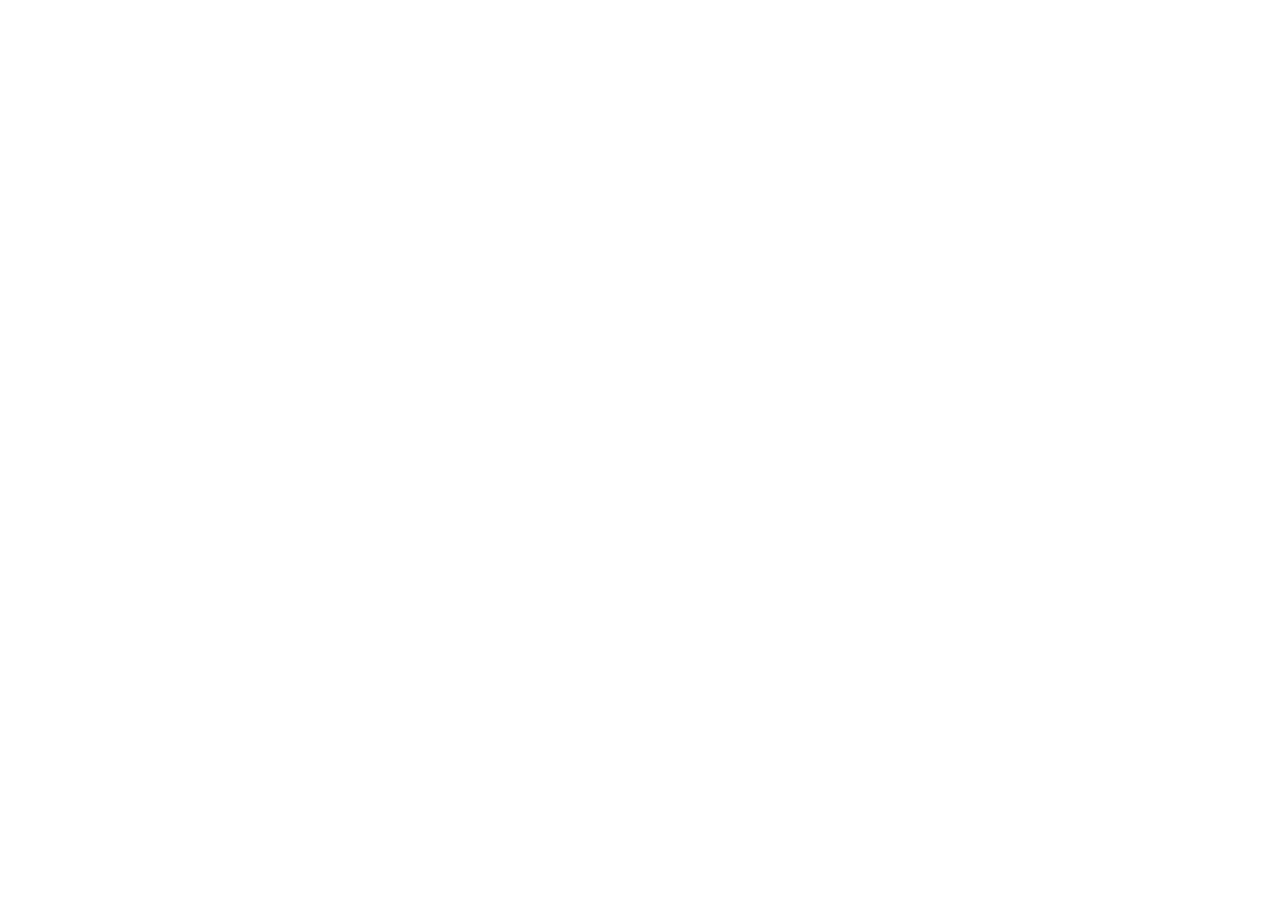
==== index.html @ a9704aa8 "Add files via upload" ====
<!DOCTYPE html>
<html lang="he" dir="rtl">
<head>
<meta charset="utf-8">
<meta name="viewport" content="width=device-width, initial-scale=1">
<title>דרכון לעולם ✈️ | קורס סביב העולם</title>
<link rel="stylesheet" href="./246-main.css">
</head>
<body>
<div id="root"></div>
<script src="./247-main.js"></script>
</body>
</html>
---- 246-main.css ----
/* ../../opt/files/kit/design.css */
*,
:after,
:before {
  --tw-border-spacing-x:0;
  --tw-border-spacing-y:0;
  --tw-translate-x:0;
  --tw-translate-y:0;
  --tw-rotate:0;
  --tw-skew-x:0;
  --tw-skew-y:0;
  --tw-scale-x:1;
  --tw-scale-y:1;
  --tw-pan-x: ;
  --tw-pan-y: ;
  --tw-pinch-zoom: ;
  --tw-scroll-snap-strictness:proximity;
  --tw-gradient-from-position: ;
  --tw-gradient-via-position: ;
  --tw-gradient-to-position: ;
  --tw-ordinal: ;
  --tw-slashed-zero: ;
  --tw-numeric-figure: ;
  --tw-numeric-spacing: ;
  --tw-numeric-fraction: ;
  --tw-ring-inset: ;
  --tw-ring-offset-width:0px;
  --tw-ring-offset-color:#fff;
  --tw-ring-color:rgba(59,130,246,.5);
  --tw-ring-offset-shadow:0 0 #0000;
  --tw-ring-shadow:0 0 #0000;
  --tw-shadow:0 0 #0000;
  --tw-shadow-colored:0 0 #0000;
  --tw-blur: ;
  --tw-brightness: ;
  --tw-contrast: ;
  --tw-grayscale: ;
  --tw-hue-rotate: ;
  --tw-invert: ;
  --tw-saturate: ;
  --tw-sepia: ;
  --tw-drop-shadow: ;
  --tw-backdrop-blur: ;
  --tw-backdrop-brightness: ;
  --tw-backdrop-contrast: ;
  --tw-backdrop-grayscale: ;
  --tw-backdrop-hue-rotate: ;
  --tw-backdrop-invert: ;
  --tw-backdrop-opacity: ;
  --tw-backdrop-saturate: ;
  --tw-backdrop-sepia: ;
  --tw-contain-size: ;
  --tw-contain-layout: ;
  --tw-contain-paint: ;
  --tw-contain-style: ;
}
::backdrop {
  --tw-border-spacing-x:0;
  --tw-border-spacing-y:0;
  --tw-translate-x:0;
  --tw-translate-y:0;
  --tw-rotate:0;
  --tw-skew-x:0;
  --tw-skew-y:0;
  --tw-scale-x:1;
  --tw-scale-y:1;
  --tw-pan-x: ;
  --tw-pan-y: ;
  --tw-pinch-zoom: ;
  --tw-scroll-snap-strictness:proximity;
  --tw-gradient-from-position: ;
  --tw-gradient-via-position: ;
  --tw-gradient-to-position: ;
  --tw-ordinal: ;
  --tw-slashed-zero: ;
  --tw-numeric-figure: ;
  --tw-numeric-spacing: ;
  --tw-numeric-fraction: ;
  --tw-ring-inset: ;
  --tw-ring-offset-width:0px;
  --tw-ring-offset-color:#fff;
  --tw-ring-color:rgba(59,130,246,.5);
  --tw-ring-offset-shadow:0 0 #0000;
  --tw-ring-shadow:0 0 #0000;
  --tw-shadow:0 0 #0000;
  --tw-shadow-colored:0 0 #0000;
  --tw-blur: ;
  --tw-brightness: ;
  --tw-contrast: ;
  --tw-grayscale: ;
  --tw-hue-rotate: ;
  --tw-invert: ;
  --tw-saturate: ;
  --tw-sepia: ;
  --tw-drop-shadow: ;
  --tw-backdrop-blur: ;
  --tw-backdrop-brightness: ;
  --tw-backdrop-contrast: ;
  --tw-backdrop-grayscale: ;
  --tw-backdrop-hue-rotate: ;
  --tw-backdrop-invert: ;
  --tw-backdrop-opacity: ;
  --tw-backdrop-saturate: ;
  --tw-backdrop-sepia: ;
  --tw-contain-size: ;
  --tw-contain-layout: ;
  --tw-contain-paint: ;
  --tw-contain-style: ;
}
*,
:after,
:before {
  box-sizing: border-box;
  border: 0 solid #e5e7eb;
}
:after,
:before {
  --tw-content:"";
}
:host,
html {
  line-height: 1.5;
  -webkit-text-size-adjust: 100%;
  -moz-tab-size: 4;
  -o-tab-size: 4;
  tab-size: 4;
  font-family:
    GT America,
    -apple-system,
    BlinkMacSystemFont,
    sans-serif;
  font-feature-settings: normal;
  font-variation-settings: normal;
  -webkit-tap-highlight-color: transparent;
}
body {
  margin: 0;
  line-height: inherit;
}
hr {
  height: 0;
  color: inherit;
  border-top-width: 1px;
}
abbr:where([title]) {
  -webkit-text-decoration: underline dotted;
  text-decoration: underline dotted;
}
h1,
h2,
h3,
h4,
h5,
h6 {
  font-size: inherit;
  font-weight: inherit;
}
a {
  color: inherit;
  text-decoration: inherit;
}
b,
strong {
  font-weight: bolder;
}
code,
kbd,
pre,
samp {
  font-family:
    ui-monospace,
    SFMono-Regular,
    Menlo,
    Monaco,
    Consolas,
    Liberation Mono,
    Courier New,
    monospace;
  font-feature-settings: normal;
  font-variation-settings: normal;
  font-size: 1em;
}
small {
  font-size: 80%;
}
sub,
sup {
  font-size: 75%;
  line-height: 0;
  position: relative;
  vertical-align: baseline;
}
sub {
  bottom: -.25em;
}
sup {
  top: -.5em;
}
table {
  text-indent: 0;
  border-color: inherit;
  border-collapse: collapse;
}
button,
input,
optgroup,
select,
textarea {
  font-family: inherit;
  font-feature-settings: inherit;
  font-variation-settings: inherit;
  font-size: 100%;
  font-weight: inherit;
  line-height: inherit;
  letter-spacing: inherit;
  color: inherit;
  margin: 0;
  padding: 0;
}
button,
select {
  text-transform: none;
}
button,
input:where([type=button]),
input:where([type=reset]),
input:where([type=submit]) {
  -webkit-appearance: button;
  background-color: transparent;
  background-image: none;
}
:-moz-focusring {
  outline: auto;
}
:-moz-ui-invalid {
  box-shadow: none;
}
progress {
  vertical-align: baseline;
}
::-webkit-inner-spin-button,
::-webkit-outer-spin-button {
  height: auto;
}
[type=search] {
  -webkit-appearance: textfield;
  outline-offset: -2px;
}
::-webkit-search-decoration {
  -webkit-appearance: none;
}
::-webkit-file-upload-button {
  -webkit-appearance: button;
  font: inherit;
}
summary {
  display: list-item;
}
blockquote,
dd,
dl,
figure,
h1,
h2,
h3,
h4,
h5,
h6,
hr,
p,
pre {
  margin: 0;
}
fieldset {
  margin: 0;
}
fieldset,
legend {
  padding: 0;
}
menu,
ol,
ul {
  list-style: none;
  margin: 0;
  padding: 0;
}
dialog {
  padding: 0;
}
textarea {
  resize: vertical;
}
input::-moz-placeholder,
textarea::-moz-placeholder {
  opacity: 1;
  color: #9ca3af;
}
input::placeholder,
textarea::placeholder {
  opacity: 1;
  color: #9ca3af;
}
[role=button],
button {
  cursor: pointer;
}
:disabled {
  cursor: default;
}
audio,
canvas,
embed,
iframe,
img,
object,
svg,
video {
  display: block;
  vertical-align: middle;
}
img,
video {
  max-width: 100%;
  height: auto;
}
[hidden]:where(:not([hidden=until-found])) {
  display: none;
}
.font-text {
  font-variant-numeric: proportional-nums;
}
:root {
  --text-primary:#101113;
  --text-secondary:rgba(16,17,19,.6);
  --text-tertiary:rgba(16,17,19,.35);
  --text-placeholder:rgba(16,17,19,.25);
  --background:30 33.3% 98.82%;
  --background-2:#faf9f7;
  --background-3:#f6f5f3;
  --foreground:220 9% 7%;
  --card:0 0% 100%;
  --card-foreground:220 9% 7%;
  --popover:0 0% 100%;
  --popover-foreground:220 9% 7%;
  --primary:220 9% 7%;
  --primary-foreground:0 0% 100%;
  --secondary:220 14% 96%;
  --secondary-foreground:220 9% 7%;
  --muted:220 14% 96%;
  --muted-foreground:220 9% 46%;
  --accent:217 91% 60%;
  --accent-foreground:0 0% 100%;
  --destructive:0 84% 60%;
  --destructive-foreground:0 0% 100%;
  --border:220 13% 91%;
  --input:220 13% 91%;
  --ring:217 91% 60%;
  --radius:0.375rem;
  --hover:rgba(16,17,19,.05);
  --active:rgba(16,17,19,.1);
  --selected:rgba(16,17,19,.05);
  --badge:rgba(16,17,19,.05);
  --loading:rgba(16,17,19,.05);
}
* {
  border-color: hsl(var(--border));
}
body,
html {
  position: fixed;
  width: 100%;
  height: 100%;
  overflow: hidden;
  overscroll-behavior: none;
  scroll-behavior: auto;
}
#root {
  position: fixed;
  top: 0;
  left: 0;
  right: 0;
  height: var(--app-height,100%);
  overflow-x: hidden;
  overflow-y: auto;
}
body {
  background-color: hsl(var(--background));
  color: var(--text-primary);
  font-family:
    GT America,
    -apple-system,
    BlinkMacSystemFont,
    system-ui,
    sans-serif;
  -webkit-font-smoothing: antialiased;
  -moz-osx-font-smoothing: grayscale;
  font-feature-settings: "cv11", "ss01";
  letter-spacing: -.011em;
}
.container {
  width: 100%;
}
@media (min-width: 640px) {
  .container {
    max-width: 640px;
  }
}
@media (min-width: 768px) {
  .container {
    max-width: 768px;
  }
}
@media (min-width: 1024px) {
  .container {
    max-width: 1024px;
  }
}
@media (min-width: 1280px) {
  .container {
    max-width: 1280px;
  }
}
@media (min-width: 1536px) {
  .container {
    max-width: 1536px;
  }
}
.m-px {
  margin: 1px;
}
.box-border {
  box-sizing: border-box;
}
.flex {
  display: flex;
}
.inline-flex {
  display: inline-flex;
}
.h-10 {
  height: 2.5rem;
}
.h-11 {
  height: 2.75rem;
}
.h-8 {
  height: 2rem;
}
.h-9 {
  height: 2.25rem;
}
.h-\[var\(--ds-control\)\] {
  height: var(--ds-control);
}
.h-\[var\(--ds-control-compact\)\] {
  height: var(--ds-control-compact);
}
.w-8 {
  width: 2rem;
}
.w-9 {
  width: 2.25rem;
}
.w-\[calc\(100\%-2px\)\] {
  width: calc(100% - 2px);
}
.flex-none {
  flex: none;
}
.cursor-pointer {
  cursor: pointer;
}
.select-none {
  -webkit-user-select: none;
  -moz-user-select: none;
  user-select: none;
}
.items-center {
  align-items: center;
}
.justify-center {
  justify-content: center;
}
.gap-2 {
  gap: .5rem;
}
.overflow-hidden {
  overflow: hidden;
}
.whitespace-nowrap {
  white-space: nowrap;
}
.rounded {
  border-radius: .25rem;
}
.rounded-\[2px\] {
  border-radius: 2px;
}
.rounded-\[var\(--ds-radius\)\] {
  border-radius: var(--ds-radius);
}
.rounded-\[var\(--ds-radius-compact\)\] {
  border-radius: var(--ds-radius-compact);
}
.rounded-full {
  border-radius: 9999px;
}
.rounded-lg {
  border-radius: var(--radius);
}
.border {
  border-width: 1px;
}
.border-0 {
  border-width: 0;
}
.border-border {
  border-color: hsl(var(--border));
}
.border-destructive\/40 {
  border-color: hsl(var(--destructive)/.4);
}
.border-ds-foreground1 {
  border-color: var(--ds-foreground-1);
}
.border-transparent {
  border-color: transparent;
}
.bg-card {
  background-color: hsl(var(--card));
}
.bg-destructive\/10 {
  background-color: hsl(var(--destructive)/.1);
}
.bg-ds-background1 {
  background-color: var(--ds-background-1);
}
.bg-ds-dangerWash {
  background-color: var(--ds-danger-wash);
}
.bg-ds-foreground1 {
  background-color: var(--ds-foreground-1);
}
.bg-ds-successWash {
  background-color: var(--ds-success-wash);
}
.bg-foreground {
  background-color: hsl(var(--foreground));
}
.bg-red-600 {
  --tw-bg-opacity:1;
  background-color: rgb(220 38 38/var(--tw-bg-opacity,1));
}
.bg-secondary {
  background-color: hsl(var(--secondary));
}
.bg-transparent {
  background-color: transparent;
}
.p-0 {
  padding: 0;
}
.p-2 {
  padding: .5rem;
}
.px-2\.5 {
  padding-left: .625rem;
  padding-right: .625rem;
}
.px-3 {
  padding-left: .75rem;
  padding-right: .75rem;
}
.px-3\.5 {
  padding-left: .875rem;
  padding-right: .875rem;
}
.px-4 {
  padding-left: 1rem;
  padding-right: 1rem;
}
.px-6 {
  padding-left: 1.5rem;
  padding-right: 1.5rem;
}
.py-2 {
  padding-top: .5rem;
  padding-bottom: .5rem;
}
.font-text {
  font-family:
    KMR Melange Grotesk,
    -apple-system,
    Helvetica Neue,
    Arial,
    sans-serif;
}
.text-sizeBody {
  font-size: .875rem;
}
.text-sizeSm {
  font-size: .75rem;
}
.text-sm {
  font-size: .8125rem;
  line-height: 1.5;
}
.text-xs {
  font-size: .75rem;
  line-height: 1.5;
}
.font-\[350\] {
  font-weight: 350;
}
.font-medium {
  font-weight: 500;
}
.font-normal {
  font-weight: 400;
}
.font-semibold {
  font-weight: 600;
}
.leading-none {
  line-height: 1;
}
.text-background {
  color: hsl(var(--background));
}
.text-card-foreground {
  color: hsl(var(--card-foreground));
}
.text-destructive {
  color: hsl(var(--destructive));
}
.text-ds-danger {
  color: var(--ds-danger);
}
.text-ds-foreground1 {
  color: var(--ds-foreground-1);
}
.text-ds-ink {
  color: var(--ds-ink);
}
.text-ds-onPrimary {
  color: var(--ds-on-primary);
}
.text-ds-success {
  color: var(--ds-success);
}
.text-textPrimary {
  color: var(--text-primary);
}
.text-textSecondary {
  color: var(--text-secondary);
}
.text-white {
  --tw-text-opacity:1;
  color: rgb(255 255 255/var(--tw-text-opacity,1));
}
.underline {
  text-decoration-line: underline;
}
.underline-offset-4 {
  text-underline-offset: 4px;
}
.shadow-\[0_0_0_1px_var\(--ds-hairline\)\] {
  --tw-shadow:0 0 0 1px var(--ds-hairline);
  --tw-shadow-colored:0 0 0 1px var(--tw-shadow-color);
}
.shadow-\[0_0_0_1px_var\(--ds-hairline\)\],
.shadow-sm {
  box-shadow:
    var(--tw-ring-offset-shadow,0 0 #0000),
    var(--tw-ring-shadow,0 0 #0000),
    var(--tw-shadow);
}
.shadow-sm {
  --tw-shadow:0 1px 2px 0 rgba(0,0,0,.05);
  --tw-shadow-colored:0 1px 2px 0 var(--tw-shadow-color);
}
.outline {
  outline-style: solid;
}
.ring {
  --tw-ring-offset-shadow:var(--tw-ring-inset) 0 0 0 var(--tw-ring-offset-width) var(--tw-ring-offset-color);
  --tw-ring-shadow:var(--tw-ring-inset) 0 0 0 calc(3px + var(--tw-ring-offset-width)) var(--tw-ring-color);
  box-shadow:
    var(--tw-ring-offset-shadow),
    var(--tw-ring-shadow),
    var(--tw-shadow,0 0 #0000);
}
.transition-\[background-color\,border-color\,color\,transform\] {
  transition-property:
    background-color,
    border-color,
    color,
    transform;
  transition-timing-function: cubic-bezier(.4, 0, .2, 1);
  transition-duration: .15s;
}
.transition-\[background-color\,color\,transform\] {
  transition-property:
    background-color,
    color,
    transform;
  transition-timing-function: cubic-bezier(.4, 0, .2, 1);
  transition-duration: .15s;
}
.transition-all {
  transition-property: all;
  transition-timing-function: cubic-bezier(.4, 0, .2, 1);
  transition-duration: .15s;
}
@keyframes enter {
  0% {
    opacity: var(--tw-enter-opacity,1);
    transform: translate3d(var(--tw-enter-translate-x,0), var(--tw-enter-translate-y,0), 0) scale3d(var(--tw-enter-scale,1), var(--tw-enter-scale,1), var(--tw-enter-scale,1)) rotate(var(--tw-enter-rotate,0));
  }
}
@keyframes exit {
  to {
    opacity: var(--tw-exit-opacity,1);
    transform: translate3d(var(--tw-exit-translate-x,0), var(--tw-exit-translate-y,0), 0) scale3d(var(--tw-exit-scale,1), var(--tw-exit-scale,1), var(--tw-exit-scale,1)) rotate(var(--tw-exit-rotate,0));
  }
}
.running {
  animation-play-state: running;
}
.\[text-decoration-skip-ink\:none\] {
  -webkit-text-decoration-skip-ink: none;
  text-decoration-skip-ink: none;
}
.\[text-decoration-thickness\:from-font\] {
  text-decoration-thickness: from-font;
}
.\[text-underline-position\:from-font\] {
  text-underline-position: from-font;
}
.\[transition-duration\:120ms\] {
  transition-duration: .12s;
}
.draggable-region {
  display: none;
}
@font-face {
  font-family: GT America;
  src: url("./59-2L3TNOC4.woff2") format("woff2");
  font-weight: 400;
  font-style: normal;
  font-display: swap;
}
@font-face {
  font-family: GT America;
  src: url("./115-GWBPHQBQ.woff2") format("woff2");
  font-weight: 500;
  font-style: normal;
  font-display: swap;
}
@font-face {
  font-family: GT America;
  src: url("./73-6HBTCF3E.woff2") format("woff2");
  font-weight: 700;
  font-style: normal;
  font-display: swap;
}
@font-face {
  font-family: Season Mix;
  src: url("./79-7UAGB34N.woff2") format("woff2");
  font-weight: 400;
  font-style: normal;
  font-display: swap;
  font-feature-settings: "ss03", "ss06";
}
@font-face {
  font-family: Season Mix;
  src: url("./242-ZITNQAWX.woff2") format("woff2");
  font-weight: 500;
  font-style: normal;
  font-display: swap;
  font-feature-settings: "ss03", "ss06";
}
@font-face {
  font-family: Aime;
  src: url("./208-RK4X2PXO.woff2") format("woff2");
  font-weight: 300;
  font-style: normal;
  font-display: swap;
}
@font-face {
  font-family: Aime;
  src: url("./105-E34RMFMI.woff2") format("woff2");
  font-weight: 700;
  font-style: normal;
  font-display: swap;
}
@font-face {
  font-family: Aime;
  src: url("./97-DCUCO6EG.woff2") format("woff2");
  font-weight: 800;
  font-style: normal;
  font-display: swap;
}
@font-face {
  font-family: KMR Melange Grotesk;
  src: url("./230-WM77GZQE.ttf") format("truetype");
  font-weight: 350;
  font-style: normal;
  font-display: swap;
  font-feature-settings: "pnum";
}
@font-face {
  font-family: KMR Melange Grotesk;
  src: url("./106-EDUFJISK.woff2") format("woff2");
  font-weight: 400;
  font-style: normal;
  font-display: swap;
  font-feature-settings: "pnum";
}
@font-face {
  font-family: KMR Melange Grotesk;
  src: url("./107-ESVYJHOG.woff2") format("woff2");
  font-weight: 500;
  font-style: normal;
  font-display: swap;
  font-feature-settings: "pnum";
}
@font-face {
  font-family: KMR Melange Grotesk;
  src: url("./202-PQNVRRKH.otf") format("opentype");
  font-weight: 600;
  font-style: normal;
  font-display: swap;
  font-feature-settings: "pnum";
}
:root {
  --ds-terracotta:#c95f5b;
  --ds-orange:#e36d42;
  --ds-ochre:#d8b76a;
  --ds-olive:#a8af6d;
  --ds-seafoam:#7f9c7d;
  --ds-mint:#c0e1dc;
  --ds-blue:#5c76ad;
  --ds-indigo:#706f9c;
  --ds-purple:#987fa0;
  --ds-salmon:#d99091;
  --ds-pink:#fac7c2;
  --ds-background-1:#fff;
  --ds-background-2:#fdfcfb;
  --ds-background-3:#dacbc0;
  --ds-foreground-1:#4d3533;
  --ds-foreground-2:rgba(77,53,51,.7);
  --ds-foreground-3:rgba(77,53,51,.5);
  --ds-foreground-4:rgba(77,53,51,.2);
  --ds-foreground-5:rgba(77,53,51,.05);
  --ds-border:var(--ds-foreground-4);
  --ds-hairline:rgba(77,53,51,.1);
  --ds-muted:#f6f2ef;
  --ds-primary:var(--ds-foreground-1);
  --ds-on-primary:#fdfcfb;
  --ds-success:#73a89a;
  --ds-success-wash:rgba(115,168,154,.1);
  --ds-danger:#ed313e;
  --ds-danger-wash:rgba(237,49,62,.1);
  --ds-radius:12px;
  --ds-radius-compact:8px;
  --ds-control:44px;
  --ds-control-compact:32px;
  --ds-fg1:var(--ds-foreground-1);
  --ds-fg2:var(--ds-foreground-2);
  --ds-fg3:var(--ds-foreground-3);
  --ds-fg4:var(--ds-foreground-4);
  --ds-fg5:var(--ds-foreground-5);
  --ds-bg1:var(--ds-background-1);
  --ds-bg2:var(--ds-background-2);
  --ds-bg3:var(--ds-background-3);
  --ds-white:var(--ds-background-1);
  --ds-page:var(--ds-background-2);
  --ds-raised:var(--ds-muted);
  --ds-ink:var(--ds-foreground-1);
  --ds-ink-2:var(--ds-foreground-2);
  --ds-ink-3:var(--ds-foreground-3);
  --ds-ink-4:var(--ds-foreground-4);
  --ds-teal:var(--ds-success);
  --ds-red:var(--ds-danger);
  --ds-red-border:var(--ds-danger);
  --ds-hover:var(--ds-foreground-5);
  --ds-hover-strong:color-mix(in srgb,#4d3533 10%,transparent);
  --ds-hover-red:color-mix(in srgb,#ed313e 5%,transparent);
  --ds-scrim:rgba(77,53,51,.4);
  --ds-shadow-control:0 1px 2px color-mix(in srgb,#251f21 5%,transparent);
  --ds-ring:0 0 0 1px rgba(77,53,51,.05);
  --ds-elevation-0:0 1px 2px rgba(77,53,51,.05);
  --ds-elevation-1:0 2px 5px rgba(77,53,51,.075),0 9px 10px rgba(77,53,51,.064),0 21px 13px rgba(77,53,51,.038),0 38px 16px rgba(77,53,51,.011),0 59px 16px rgba(77,53,51,0);
  --ds-elevation-2:var(--ds-ring),0 6px 12px rgba(77,53,51,.1),0 22px 23px rgba(77,53,51,.085),0 50px 31px rgba(77,53,51,.05),0 88px 37px rgba(77,53,51,.015),0 138px 38px rgba(77,53,51,0);
  --ds-elevation-3:0 11px 24px rgba(77,53,51,.13),0 44px 45px rgba(77,53,51,.111),0 99px 62px rgba(77,53,51,.065),0 176px 73px rgba(77,53,51,.019),0 275px 77px rgba(77,53,51,0);
  --ds-lift:var(--ds-elevation-0);
  --ds-shadow-modal:var(--ds-elevation-3);
  --ds-font-display:"Aime",Georgia,serif;
  --ds-font-text:"KMR Melange Grotesk",-apple-system,"Helvetica Neue",Arial,sans-serif;
}
.font-serif {
  font-feature-settings: "ss03", "ss06";
}
@keyframes fade-in-up {
  0% {
    opacity: 0;
    transform: translateY(10px);
  }
  to {
    opacity: 1;
    transform: translateY(0);
  }
}
@keyframes fade-in-scale {
  0% {
    opacity: 0;
    transform: scale(.95);
  }
  to {
    opacity: 1;
    transform: scale(1);
  }
}
@keyframes page-enter {
  0% {
    opacity: 0;
    transform: translateY(8px);
  }
  to {
    opacity: 1;
    transform: translateY(0);
  }
}
.ds-tooltip[data-flash],
.ds-tooltip[data-state=delayed-open] {
  transform-origin: var(--radix-tooltip-content-transform-origin);
  animation: ds-tooltip-pop .5s linear(0, .092, .296, .528, .736, .897, 1.004, 1.063, 1.085, 1.084, 1.068, 1.049, 1.029, 1.014, 1.003, .996, .993, .993, .993, .995, .997, .998, .999, 1), ds-tooltip-fade .12s linear;
}
@keyframes ds-tooltip-pop {
  0% {
    scale: .6;
  }
}
@keyframes ds-tooltip-fade {
  0% {
    opacity: 0;
  }
}
@keyframes otp-caret-blink {
  0%, 49% {
    opacity: 1;
  }
  50%, to {
    opacity: 0;
  }
}
.scrollbar-hide {
  -ms-overflow-style: none;
  scrollbar-width: none;
}
.scrollbar-hide::-webkit-scrollbar {
  display: none;
}
.scrollbar-subtle {
  scrollbar-width: thin;
  scrollbar-color: hsl(var(--border)) transparent;
  scrollbar-gutter: stable;
}
.scrollbar-subtle::-webkit-scrollbar {
  width: 8px;
  height: 8px;
}
.scrollbar-subtle::-webkit-scrollbar-track {
  background: transparent;
}
.scrollbar-subtle::-webkit-scrollbar-thumb {
  background: hsl(var(--border));
  border-radius: 9999px;
  border: 2px solid transparent;
  background-clip: padding-box;
}
.dark .bg-white {
  background-color: hsl(var(--card));
}
.dark .bg-white\/20 {
  background-color: hsl(var(--card)/.2);
}
.dark .bg-gray-100,
.dark .bg-gray-50 {
  background-color: hsl(var(--muted));
}
.dark .bg-gray-200 {
  background-color: hsl(var(--muted)/.85);
}
.dark .bg-gray-800,
.dark .bg-gray-900 {
  background-color: hsl(var(--background));
}
.dark .text-black {
  color: hsl(var(--foreground));
}
.dark .text-black\/80 {
  color: hsl(var(--foreground)/.8);
}
.dark .text-black\/70 {
  color: hsl(var(--foreground)/.7);
}
.dark .text-black\/40,
.dark .text-black\/50,
.dark .text-black\/60 {
  color: hsl(var(--muted-foreground));
}
.dark .text-black\/15,
.dark .text-black\/20,
.dark .text-black\/25,
.dark .text-black\/30 {
  color: hsl(var(--muted-foreground)/.85);
}
.dark .border-black,
.dark .border-black\/10,
.dark .border-black\/15,
.dark .border-black\/20,
.dark .border-black\/25,
.dark .border-black\/30,
.dark .border-black\/40,
.dark .border-black\/5,
.dark .border-black\/50,
.dark .border-gray-100,
.dark .border-gray-200,
.dark .border-gray-300 {
  border-color: hsl(var(--border));
}
.dark .bg-black {
  background-color: hsl(var(--foreground));
}
.dark .bg-black\/5 {
  background-color: hsl(var(--foreground)/.08);
}
.dark .bg-black\/10 {
  background-color: hsl(var(--foreground)/.12);
}
.dark .bg-black\/20 {
  background-color: hsl(var(--foreground)/.18);
}
.dark .bg-black\/25 {
  background-color: hsl(var(--foreground)/.22);
}
.dark .hover\:bg-gray-100:hover,
.dark .hover\:bg-gray-50:hover {
  background-color: hsl(var(--muted));
}
.dark .hover\:bg-gray-200:hover {
  background-color: hsl(var(--muted)/.85);
}
.dark .hover\:bg-white:hover {
  background-color: hsl(var(--card));
}
.dark .hover\:border-black\/20:hover,
.dark .hover\:border-gray-300:hover {
  border-color: hsl(var(--border));
}
.dark .hover\:text-black:hover {
  color: hsl(var(--foreground));
}
@font-face {
  font-family: Aime;
  src: url("./132-KZYIEKM3.woff2") format("woff2");
  font-weight: 400;
  font-style: normal;
  font-display: swap;
}
.ds-top-fade:before {
  content: "";
  position: absolute;
  inset: -32px calc(50% - 50vw - 32px) auto;
  z-index: -1;
  height: calc(100% + 56px);
  pointer-events: none;
  background:
    linear-gradient(
      to bottom,
      var(--ds-background-2) calc(100% - 24px),
      color-mix(in srgb, var(--ds-background-2) 60%, transparent) calc(100% - 12px),
      transparent 100%);
}
html.ds-sheet-frame,
html.ds-sheet-frame body {
  position: fixed;
  width: 100%;
  overflow: hidden;
  overscroll-behavior: none;
}
.hover\:bg-destructive\/20:hover {
  background-color: hsl(var(--destructive)/.2);
}
.hover\:bg-destructive\/5:hover {
  background-color: hsl(var(--destructive)/.05);
}
.hover\:bg-ds-hover:hover {
  background-color: var(--ds-hover);
}
.hover\:bg-foreground\/90:hover {
  background-color: hsl(var(--foreground)/.9);
}
.hover\:bg-muted:hover {
  background-color: hsl(var(--muted));
}
.hover\:bg-red-700:hover {
  --tw-bg-opacity:1;
  background-color: rgb(185 28 28/var(--tw-bg-opacity,1));
}
.hover\:bg-secondary\/80:hover {
  background-color: hsl(var(--secondary)/.8);
}
.hover\:text-textPrimary:hover {
  color: var(--text-primary);
}
.hover\:underline:hover {
  text-decoration-line: underline;
}
.hover\:opacity-70:hover {
  opacity: .7;
}
.focus-visible\:outline-none:focus-visible {
  outline: 2px solid transparent;
  outline-offset: 2px;
}
.focus-visible\:ring-2:focus-visible {
  --tw-ring-offset-shadow:var(--tw-ring-inset) 0 0 0 var(--tw-ring-offset-width) var(--tw-ring-offset-color);
  --tw-ring-shadow:var(--tw-ring-inset) 0 0 0 calc(2px + var(--tw-ring-offset-width)) var(--tw-ring-color);
  box-shadow:
    var(--tw-ring-offset-shadow),
    var(--tw-ring-shadow),
    var(--tw-shadow,0 0 #0000);
}
.focus-visible\:ring-ds-foreground4:focus-visible {
  --tw-ring-color:var(--ds-foreground-4);
}
.focus-visible\:ring-ds-ink4:focus-visible {
  --tw-ring-color:var(--ds-ink-4);
}
.focus-visible\:ring-ring\/40:focus-visible {
  --tw-ring-color:hsl(var(--ring)/0.4);
}
.focus-visible\:ring-offset-2:focus-visible {
  --tw-ring-offset-width:2px;
}
.active\:bg-ds-hoverStrong:active {
  background-color: var(--ds-hover-strong);
}
.disabled\:pointer-events-none:disabled {
  pointer-events: none;
}
.disabled\:cursor-default:disabled {
  cursor: default;
}
.disabled\:border-transparent:disabled {
  border-color: transparent;
}
.disabled\:bg-ds-background2:disabled {
  background-color: var(--ds-background-2);
}
.disabled\:bg-ds-muted:disabled {
  background-color: var(--ds-muted);
}
.disabled\:bg-transparent:disabled {
  background-color: transparent;
}
.disabled\:font-medium:disabled {
  font-weight: 500;
}
.disabled\:text-ds-foreground4:disabled {
  color: var(--ds-foreground-4);
}
.disabled\:text-ds-ink4:disabled {
  color: var(--ds-ink-4);
}
.disabled\:opacity-50:disabled {
  opacity: .5;
}
.disabled\:shadow-\[0_0_0_1px_var\(--ds-hairline\)\]:disabled {
  --tw-shadow:0 0 0 1px var(--ds-hairline);
  --tw-shadow-colored:0 0 0 1px var(--tw-shadow-color);
  box-shadow:
    var(--tw-ring-offset-shadow,0 0 #0000),
    var(--tw-ring-shadow,0 0 #0000),
    var(--tw-shadow);
}
.disabled\:shadow-none:disabled {
  --tw-shadow:0 0 #0000;
  --tw-shadow-colored:0 0 #0000;
  box-shadow:
    var(--tw-ring-offset-shadow,0 0 #0000),
    var(--tw-ring-shadow,0 0 #0000),
    var(--tw-shadow);
}
.\[\&_svg\]\:pointer-events-none svg {
  pointer-events: none;
}
.\[\&_svg\]\:size-4 svg {
  width: 1rem;
  height: 1rem;
}
.\[\&_svg\]\:h-4 svg {
  height: 1rem;
}
.\[\&_svg\]\:w-4 svg {
  width: 1rem;
}
.\[\&_svg\]\:shrink-0 svg {
  flex-shrink: 0;
}
:is(p, span, li, label) > .\[\:is\(p\,span\,li\,label\)\>\&\]\:text-inherit {
  color: inherit;
}
:is(p, span, li, label) > .\[\:is\(p\,span\,li\,label\)\>\&\]\:\[font\:inherit\] {
  font: inherit;
}
@media (prefers-reduced-motion: no-preference) {
  [data-app-motion] .\[\[data-app-motion\]_\&\]\:motion-safe\:enabled\:active\:scale-\[0\.94\]:active:enabled {
    --tw-scale-x:0.94;
    --tw-scale-y:0.94;
    transform: translate(var(--tw-translate-x), var(--tw-translate-y)) rotate(var(--tw-rotate)) skewX(var(--tw-skew-x)) skewY(var(--tw-skew-y)) scaleX(var(--tw-scale-x)) scaleY(var(--tw-scale-y));
  }
  [data-app-motion] .\[\[data-app-motion\]_\&\]\:motion-safe\:enabled\:active\:scale-\[0\.98\]:active:enabled {
    --tw-scale-x:0.98;
    --tw-scale-y:0.98;
    transform: translate(var(--tw-translate-x), var(--tw-translate-y)) rotate(var(--tw-rotate)) skewX(var(--tw-skew-x)) skewY(var(--tw-skew-y)) scaleX(var(--tw-scale-x)) scaleY(var(--tw-scale-y));
  }
}

/* ../../opt/files/kit/library.css */
:root {
  --file-font-scripts:
    "Noto Sans Hebrew",
    "Noto Sans Arabic",
    "Noto Naskh Arabic",
    "Noto Sans Devanagari",
    "Noto Sans Tamil",
    "Noto Color Emoji";
  --file-font-text: var(--ds-font-text), var(--file-font-scripts);
  --file-font-display: var(--ds-font-display), var(--file-font-scripts);
  --file-shadow: 0 1px 2px rgb(37 31 33 / 6%), 0 6px 18px rgb(37 31 33 / 5%);
  --file-pad-x: 24px;
  --file-col: 200px;
  --file-product-col: 300px;
  --file-text: 14px;
  --file-small: 12px;
  --file-button-roll: 320ms;
  --file-low-stock: #d59b53;
  --file-photo-max-height: 600px;
  --file-strip-height: min(320px, 48vw);
  --file-tracking: 1;
  --file-label-col: min(var(--file-col), 38%);
}
.file-ground {
  box-sizing: border-box;
  min-height: 100%;
  padding: 24px 16px;
  background: var(--ds-raised);
  color: var(--ds-ink);
  font-family: var(--file-font-text);
  font-size: var(--file-text);
  font-weight: 350;
  line-height: 24px;
  letter-spacing: calc(-0.01em * var(--file-tracking));
  -webkit-font-smoothing: antialiased;
}
.file-card {
  box-sizing: border-box;
  width: 100%;
  max-width: 1040px;
  margin: 0 auto;
  padding: 24px var(--file-pad-x);
  background: var(--ds-page);
  color: var(--ds-ink);
  display: flex;
  flex-direction: column;
  gap: 48px;
  font-family: var(--file-font-text);
  font-size: var(--file-text);
  font-weight: 350;
  line-height: 24px;
  letter-spacing: calc(-0.01em * var(--file-tracking));
  overflow-wrap: break-word;
}
.file-card[data-width=phone] {
  max-width: 390px;
}
.file-ground .file-card {
  border-radius: 24px;
  box-shadow: var(--file-shadow);
}
.file-card > * {
  min-width: 0;
}
:where(.file-card) a {
  color: var(--ds-ink);
}
.file-card :focus-visible {
  outline: 2px solid var(--ds-ink);
  outline-offset: 2px;
}
.file-strong {
  font-weight: 600;
}
.file-secondary {
  color: var(--ds-ink-2);
}
.file-known {
  color: var(--ds-teal);
  font-weight: 600;
}
.file-unavailable {
  color: var(--ds-ink-4);
  text-decoration: line-through;
}
.file-visually-hidden {
  position: absolute;
  width: 1px;
  height: 1px;
  margin: -1px;
  padding: 0;
  overflow: hidden;
  clip: rect(0 0 0 0);
  white-space: nowrap;
  border: 0;
}
[data-live-enter] {
  animation: file-live-enter 360ms cubic-bezier(0.2, 0.7, 0.2, 1) var(--file-live-enter-delay, 0ms) both;
}
@keyframes file-live-enter {
  from {
    opacity: 0;
    transform: translateY(10px);
  }
}
@media (prefers-reduced-motion: reduce) {
  [data-live-enter] {
    animation: none;
  }
}
[data-live-marks] {
  position: absolute;
  top: 0;
  left: 0;
  width: 0;
  height: 0;
  pointer-events: none;
}
[data-live-drawn] {
  position: absolute;
  overflow: visible;
  pointer-events: none;
  mix-blend-mode: multiply;
  opacity: 0;
}
[data-live-drawn][data-phase=shown] {
  opacity: 1;
}
[data-live-drawn][data-phase=leaving] {
  transition: opacity var(--file-live-mark-fade) ease;
}
[data-live-drawn=stroke] {
  fill: var(--ds-background-3);
  clip-path: inset(0 100% 0 0);
}
[data-live-drawn=stroke][data-rtl] {
  clip-path: inset(0 0 0 100%);
}
[data-live-drawn=stroke][data-phase] {
  clip-path: inset(0 0% 0 0%);
}
[data-live-drawn=stroke][data-phase=shown] {
  transition: clip-path var(--file-live-mark-ms) cubic-bezier(0.33, 1, 0.68, 1) var(--file-live-mark-wait);
}
[data-live-drawn=loop] path {
  fill: none;
  stroke: var(--ds-background-3);
  stroke-width: 6px;
  stroke-linecap: round;
  stroke-linejoin: round;
  stroke-dasharray: 1 2;
  stroke-dashoffset: 1;
}
[data-live-drawn=loop][data-phase] path {
  stroke-dashoffset: 0;
}
[data-live-drawn=loop][data-phase=shown] path {
  transition: stroke-dashoffset var(--file-live-mark-ms) cubic-bezier(0.4, 0, 0.2, 1);
}
@media (prefers-reduced-motion: reduce) {
  [data-live-drawn][data-phase],
  [data-live-drawn][data-phase] path {
    transition: none;
  }
}
.file-header {
  display: flex;
  flex-direction: column;
  gap: 24px;
}
.file-title {
  margin: 0;
  font-family: var(--file-font-display);
  font-weight: 400;
  font-size: 28px;
  line-height: 1.1;
  letter-spacing: calc(-0.025em * var(--file-tracking));
  text-wrap: balance;
}
.file-fact {
  margin: 0;
  color: var(--ds-ink-2);
  font-weight: 400;
}
.file-fact.is-known {
  color: var(--ds-teal);
  font-weight: 600;
}
.file-intro {
  margin: 12px 0 0;
  line-height: 24px;
  text-wrap: pretty;
}
.file-group {
  display: flex;
  flex-direction: column;
  gap: 24px;
}
.file-group-label {
  margin: 0;
  font: inherit;
  color: var(--ds-ink-2);
}
.file-group-head {
  display: flex;
  flex-direction: column;
  gap: 4px;
  margin: 0;
}
.file-group-heading {
  margin: 0;
  font-family: var(--file-font-display);
  font-weight: 400;
  font-size: 21px;
  line-height: 1.1;
  letter-spacing: calc(-0.025em * var(--file-tracking));
}
.file-rows {
  display: flex;
  flex-direction: column;
  margin: 0;
  padding: 0;
  list-style: none;
}
.file-rows.is-numbered {
  counter-reset: file-row;
}
.file-rows.is-numbered .file-row {
  counter-increment: file-row;
}
.file-row-slot.is-counted::before {
  content: counter(file-row);
}
.file-row {
  display: flex;
  align-items: flex-start;
  gap: 16px;
  padding: 12px 0;
  border-bottom: 1px solid var(--ds-hairline);
}
.file-row:last-child {
  border-bottom: 0;
}
.file-row-slot {
  position: relative;
  flex: none;
  width: 40px;
  height: 40px;
  border-radius: 3px;
  background: var(--ds-raised);
  overflow: hidden;
}
.file-row-slot img {
  display: block;
  width: 100%;
  height: 100%;
  object-fit: cover;
}
[data-live-id] :is(.file-row-slot, .file-photo-card-photo) img {
  animation: file-image-arrive 240ms ease both;
}
@keyframes file-image-arrive {
  from {
    opacity: 0;
  }
}
@property --file-placeholder-draw { syntax: "<number>"; inherits: true; initial-value: 1; }
.file-placeholder {
  position: absolute;
  inset: 0;
  display: grid;
  place-items: center;
  color: var(--ds-ink-3);
}
.file-placeholder:empty {
  background:
    linear-gradient(
      100deg,
      transparent 40%,
      color-mix(in srgb, var(--ds-white) 75%, transparent) 50%,
      transparent 60%) 100% 0 / 250% 100% no-repeat;
  animation: file-placeholder-sheen 1.6s ease-in-out 12;
}
@keyframes file-placeholder-sheen {
  to {
    background-position: 0 0;
  }
}
.file-placeholder-icon {
  width: 40px;
  height: 40px;
  opacity: 0.7;
  animation: file-placeholder-draw 2.6s linear 7.55 both;
}
.file-row-slot .file-placeholder-icon {
  width: 20px;
  height: 20px;
}
.file-placeholder-icon > * {
  --file-drawn: clamp(0, (var(--file-placeholder-draw) * var(--file-strokes) - var(--file-stroke)) / 0.88, 1);
  --file-erased: clamp(0, ((var(--file-placeholder-draw) - 1) * var(--file-strokes) - var(--file-stroke)) / 0.88, 1);
  stroke-dasharray: 1.2 2.6;
  stroke-dashoffset: calc(1.224 - 1.224 * var(--file-drawn) * var(--file-drawn) * (3 - 2 * var(--file-drawn)) - 1.2 * var(--file-erased) * var(--file-erased) * (3 - 2 * var(--file-erased)));
}
@keyframes file-placeholder-draw {
  0% {
    --file-placeholder-draw: 0;
  }
  46%, 65% {
    --file-placeholder-draw: 1;
  }
  92%, 100% {
    --file-placeholder-draw: 2;
  }
}
:is(.file-row-slot, .file-photo-card-photo):has(> img:not([data-instinct-loading])) > .file-placeholder {
  display: none;
}
:is(.file-row-slot, .file-photo-card-photo) > img {
  position: relative;
}
:is(.file-row-slot, .file-photo-card-photo) > img[data-instinct-loading] {
  opacity: 0;
  background: none;
  animation: none;
}
@media (prefers-reduced-motion: reduce) {
  [data-live-id] :is(.file-row-slot, .file-photo-card-photo) img,
  .file-placeholder,
  .file-placeholder-icon {
    animation: none;
  }
}
.file-row-slot.is-number {
  width: 24px;
  height: auto;
  background: none;
  color: var(--ds-ink-2);
}
.file-photo-cards {
  display: grid;
  grid-template-columns: repeat(auto-fill, minmax(min(100%, max(150px, 22%)), 1fr));
  gap: 20px 12px;
  min-width: 0;
}
.file-photo-card {
  display: flex;
  flex-direction: column;
  gap: 8px;
  min-width: 0;
}
.file-photo-card-photo {
  position: relative;
  display: block;
  aspect-ratio: 4 / 3;
  border-radius: 8px;
  background: var(--ds-raised);
  overflow: hidden;
}
.file-photo-card-photo img {
  display: block;
  width: 100%;
  height: 100%;
  object-fit: cover;
}
.file-photo-card-text {
  display: flex;
  flex-direction: column;
  min-width: 0;
}
.file-photo-card-open {
  display: flex;
  flex-direction: column;
  gap: 8px;
  min-width: 0;
  margin: 0;
  padding: 0;
  border: 0;
  background: none;
  color: inherit;
  font: inherit;
  text-align: start;
  cursor: pointer;
}
.file-photo-card-open:focus-visible {
  outline: 2px solid var(--ds-ink);
  outline-offset: 4px;
  border-radius: 8px;
}
.file-drawer {
  box-sizing: border-box;
  inset: 0;
  width: 100%;
  max-width: none;
  height: 100dvh;
  max-height: none;
  margin: 0;
  border-radius: 0;
  padding: 0 24px 24px;
  border: 0;
  background: var(--ds-white);
  color: var(--ds-ink);
  overflow: auto;
  overscroll-behavior: contain;
  font-family: var(--file-font-text);
}
.file-drawer:focus {
  outline: none;
}
.file-drawer::backdrop {
  background: var(--ds-white);
}
.file-drawer :focus-visible {
  outline: 2px solid var(--ds-ink);
  outline-offset: 2px;
}
.file-drawer-header {
  position: sticky;
  top: 0;
  z-index: 1;
  display: flex;
  align-items: center;
  justify-content: flex-end;
  margin-inline: -24px;
  padding: 12px;
  background: var(--ds-white);
}
.file-drawer-photo {
  display: block;
  width: 100%;
  aspect-ratio: 16 / 9;
  object-fit: cover;
  border-radius: 8px;
  background: var(--ds-raised);
}
.file-drawer-title {
  display: flex;
  flex-direction: column;
  gap: 4px;
  margin: 20px 0;
}
.file-drawer-title > * {
  margin: 0;
}
.file-drawer-body {
  display: flex;
  flex-direction: column;
  gap: 28px;
}
.file-row-check {
  position: relative;
  flex: none;
  width: 20px;
  height: 20px;
  margin-top: 2px;
  border: 1.5px solid var(--ds-ink-3);
  border-radius: 5px;
  transition: background-color 200ms ease, border-color 200ms ease;
}
.file-row-check::after {
  content: "";
  position: absolute;
  left: 5.5px;
  top: 1.5px;
  width: 5px;
  height: 10px;
  border: solid var(--ds-white);
  border-width: 0 2px 2px 0;
  transform: rotate(45deg) scale(0);
  transition: transform 200ms cubic-bezier(0.2, 0.7, 0.2, 1);
}
.file-row-check[aria-checked=true] {
  background: var(--ds-ink);
  border-color: var(--ds-ink);
}
.file-row-check[aria-checked=true]::after {
  transform: rotate(45deg) scale(1);
}
.file-photo-card-check {
  position: absolute;
  top: 8px;
  inset-inline-end: 8px;
  margin: 0;
  box-shadow: 0 0 0 2px var(--ds-white);
}
.file-row-slot.is-number::after,
.file-step-n::after {
  content: ".";
}
.file-row-body {
  display: flex;
  flex-wrap: wrap;
  align-items: flex-start;
  gap: 4px 16px;
  flex: 1;
  min-width: 0;
}
.file-row-main {
  display: flex;
  flex-direction: column;
  flex: 1 1 60%;
  min-width: 0;
}
.file-row-detail {
  color: var(--ds-ink-2);
}
.file-row-value {
  flex: 0 1 auto;
  min-width: 0;
  font-weight: 600;
}
.file-facts {
  display: flex;
  flex-direction: column;
  margin: 0;
}
.file-facts > div {
  display: grid;
  grid-template-columns: var(--file-label-col) minmax(0, 1fr);
  padding: 12px 0;
  border-bottom: 1px solid var(--ds-hairline);
}
.file-facts > div:last-child {
  border-bottom: 0;
}
.file-facts dt,
.file-table.is-stacking td > .file-cell-label {
  padding-inline-end: 16px;
}
.file-facts dt {
  color: var(--ds-ink-2);
}
.file-facts dd {
  margin: 0;
}
.file-text {
  display: flex;
  flex-direction: column;
  gap: 32px;
}
.file-heading {
  display: flex;
  flex-direction: column;
}
.file-p {
  margin: 0;
  line-height: 24px;
  text-wrap: pretty;
}
.file-bullets {
  margin: 0;
  padding: 0;
  padding-inline-start: 20px;
  list-style: disc;
  display: flex;
  flex-direction: column;
  gap: 8px;
  line-height: 24px;
}
.file-bullets li {
  display: list-item;
  padding-inline-start: 2px;
}
.file-bar {
  position: relative;
  padding-inline-start: 16px;
}
.file-bar::before {
  content: "";
  position: absolute;
  inset-block: 0;
  inset-inline-start: 0;
  width: 2px;
  border-radius: 1px;
  background: var(--ds-hairline);
}
.file-key {
  margin: 0;
  font-weight: 600;
  line-height: 24px;
}
.file-figure {
  margin: 0;
  display: flex;
  flex-direction: column;
  gap: 12px;
}
.file-figure img {
  display: block;
  align-self: flex-start;
  width: auto;
  max-width: 100%;
  height: auto;
  max-height: var(--file-photo-max-height);
  border-radius: 4px;
  background: var(--ds-raised);
}
.file-figure[data-fit=cover] img {
  width: 100%;
  max-height: none;
  aspect-ratio: 3 / 2;
  object-fit: cover;
}
.file-caption,
.file-figure figcaption {
  margin: 0;
  color: var(--ds-ink-2);
  font-size: var(--file-small);
  line-height: 20px;
  text-wrap: pretty;
}
.file-photos + .file-caption,
.file-strip + .file-caption {
  margin-top: 12px;
}
.file-card > :is(.file-photos, .file-strip) + .file-caption {
  margin-top: -36px;
}
.file-text > :is(.file-photos, .file-strip) + .file-caption {
  margin-top: -20px;
}
.file-group > :is(.file-photos, .file-strip) + .file-caption,
.file-chart + .file-caption,
.file-table-scroll + .file-caption {
  margin-top: -12px;
}
.file-rule {
  margin: 8px 0;
  border: 0;
  height: 1px;
  background: var(--ds-hairline);
}
.file-link {
  color: var(--ds-ink);
  overflow-wrap: anywhere;
  text-decoration: underline;
  text-underline-offset: 3px;
  text-decoration-color: var(--ds-ink-4);
}
.file-link:hover {
  text-decoration-color: currentColor;
}
.file-callout {
  display: flex;
  flex-direction: column;
  gap: 4px;
  text-wrap: pretty;
}
.file-callout[data-tone=warning] {
  padding: 16px;
  border-radius: 8px;
  background: var(--ds-raised);
  color: var(--ds-ink);
}
.file-callout[data-tone=warning]::before {
  display: none;
}
.file-callout[data-tone=danger] {
  color: var(--ds-red);
}
.file-callout[data-tone=danger]::before {
  background: var(--ds-red);
}
.file-steps {
  margin: 0;
  padding: 0;
  list-style: none;
  display: flex;
  flex-direction: column;
}
.file-steps li {
  display: flex;
  gap: 8px;
  padding: 12px 0;
  border-bottom: 1px solid var(--ds-hairline);
  text-wrap: pretty;
}
.file-steps li:last-child {
  border-bottom: 0;
}
.file-steps li > span:last-child {
  min-width: 0;
  flex: 1;
  overflow-wrap: anywhere;
}
.file-step-n {
  flex: none;
  width: 24px;
  color: var(--ds-ink-2);
}
.file-table-scroll {
  position: relative;
  overflow-x: auto;
  margin-inline: calc(-1 * var(--file-pad-x));
  padding-inline: var(--file-pad-x) 0;
  scroll-padding-inline: var(--file-pad-x) 0;
}
.file-table {
  table-layout: fixed;
  border-collapse: collapse;
  font-variant-numeric: tabular-nums;
}
.file-table th,
.file-table td {
  padding-block: 12px;
  padding-inline: 0 16px;
  border-bottom: 1px solid var(--ds-hairline);
  text-align: start;
  vertical-align: top;
  font-weight: 350;
  overflow-wrap: anywhere;
}
.file-table tbody tr:last-child th,
.file-table tbody tr:last-child td {
  border-bottom: 0;
}
.file-table thead th {
  padding-top: 0;
}
.file-table thead th > span {
  unicode-bidi: isolate;
}
.file-table thead th .file-secondary {
  margin-inline-start: 8px;
}
.file-table tbody th {
  color: var(--ds-ink-2);
}
.file-table td.is-best,
.file-table td.file-product-price {
  font-weight: 600;
}
.file-table.is-options {
  width: max(100%, calc(var(--file-table-columns) * var(--file-col)));
}
.file-table.is-options .file-cell-label {
  display: none;
}
.file-table.is-products {
  width: max(100% - var(--file-pad-x), calc(var(--file-table-columns) * var(--file-product-col)));
  font-variant-numeric: normal;
}
.file-table.is-products thead th {
  padding-bottom: 20px;
  vertical-align: top;
}
.file-cell-label {
  display: block;
  color: var(--ds-ink-2);
  font-size: var(--file-small);
  line-height: 20px;
  font-weight: 350;
}
.file-product-head {
  display: flex;
  flex-direction: column;
}
.file-product-head-photo {
  position: relative;
  display: block;
  margin-bottom: 12px;
}
.file-product-head-photo img {
  display: block;
  width: 100%;
  aspect-ratio: 1;
  object-fit: cover;
  border-radius: 12px;
  background: var(--ds-raised);
}
.file-product-head-photo > .file-product-empty {
  display: grid;
  aspect-ratio: 1;
  border-radius: 12px;
  background: var(--ds-raised);
  padding: 16px;
}
@media (max-width: 640px) {
  .file-table.is-stacking {
    display: flex;
    flex-direction: column;
    width: calc(100% - var(--file-pad-x));
  }
  .file-table.is-stacking :is(thead, tbody, tr) {
    display: contents;
  }
  .file-table.is-stacking :is(.file-table-corner, tbody th) {
    display: none;
  }
  .file-table.is-stacking thead th {
    display: block;
    padding-block: 32px 4px;
    border-bottom: 0;
  }
  .file-table.is-stacking thead th:first-of-type,
  .file-table.is-stacking .file-table-corner + th {
    padding-top: 0;
  }
  .file-table.is-stacking td {
    display: grid;
    grid-template-columns: var(--file-label-col) minmax(0, 1fr);
    padding-inline: 0;
  }
  .file-table.is-stacking td > .file-cell-label {
    display: block;
    font-size: var(--file-text);
    line-height: 24px;
  }
  .file-table.is-stacking td > bdi {
    justify-self: start;
  }
  .file-table.is-stacking td.file-product-price {
    display: block;
  }
  .file-table.is-products thead th {
    padding-bottom: 12px;
  }
  .file-table.is-products .file-product-head {
    display: grid;
    grid-template-columns: 128px minmax(0, 1fr);
    align-content: start;
    column-gap: 16px;
  }
  .file-table.is-products .file-product-head-photo {
    grid-row: span 3;
    margin-bottom: 0;
  }
  .file-table.is-products thead .file-dots {
    margin-inline-start: 144px;
  }
}
.file-photos {
  display: grid;
  grid-template-columns: repeat(auto-fit, minmax(min(100%, 180px), 1fr));
  gap: 8px;
  min-width: 0;
}
.file-photos img {
  display: block;
  width: 100%;
  min-width: 0;
  height: auto;
  aspect-ratio: 4 / 3;
  object-fit: cover;
  border-radius: 8px;
  background: var(--ds-raised);
}
.file-photos[data-layout=strip] {
  display: flex;
  align-items: flex-start;
  overflow-x: auto;
  scroll-snap-type: x mandatory;
  scrollbar-width: none;
}
.file-photos[data-layout=strip]::-webkit-scrollbar {
  display: none;
}
.file-photos[data-layout=strip]:not(.is-single) {
  height: var(--file-strip-height);
}
.file-photos[data-layout=strip]:not(.is-single) > .file-photo-zoom img {
  width: auto;
  height: 100%;
  max-width: 100%;
  aspect-ratio: auto;
}
.file-photo-zoom {
  all: unset;
  box-sizing: border-box;
  display: block;
  min-width: 0;
  border-radius: 8px;
  cursor: zoom-in;
}
.file-photos[data-layout=strip] > .file-photo-zoom {
  flex: 0 0 auto;
  max-width: 85%;
  scroll-snap-align: start;
}
.file-photos[data-layout=strip]:not(.is-single) > .file-photo-zoom {
  height: 100%;
  overflow: hidden;
}
.file-photos.is-single > .file-photo-zoom {
  justify-self: stretch;
  width: auto;
  max-width: 100%;
}
.file-photo-zoom:focus-visible {
  outline: 2px solid var(--ds-ink);
  outline-offset: -2px;
}
[data-can-drag],
[data-can-drag] .file-product-toggle,
[data-can-drag] .file-product-zoom,
[data-can-drag] .file-photo-zoom {
  cursor: grab;
}
[data-drag-scroll] {
  position: relative;
}
[data-drag-scroll][data-dragging] {
  scroll-snap-type: none;
  user-select: none;
}
[data-dragging],
[data-dragging] .file-product-toggle,
[data-dragging] .file-product-zoom,
[data-dragging] .file-photo-zoom {
  cursor: grabbing;
}
.file-photos.is-single > .file-photo-zoom img {
  width: auto;
  max-width: 100%;
  max-height: var(--file-photo-max-height);
  aspect-ratio: auto;
}
.file-bleed {
  margin-inline: calc(-1 * var(--file-pad-x));
  padding-inline: var(--file-pad-x);
  scroll-padding-inline: var(--file-pad-x);
}
.file-strip {
  position: relative;
  min-width: 0;
}
.file-strip[data-bleed] {
  margin-inline: calc(-1 * var(--file-pad-x));
}
.file-strip > .file-bleed {
  margin-inline: 0;
}
.file-strip-arrows {
  position: absolute;
  inset: 50% var(--file-strip-arrows-inset, 12px) auto;
  z-index: 1;
  display: flex;
  justify-content: space-between;
  transform: translateY(-50%);
  pointer-events: none;
}
.file-strip-arrow {
  all: unset;
  box-sizing: border-box;
  display: grid;
  place-items: center;
  width: 36px;
  height: 36px;
  border-radius: 50%;
  background: var(--ds-page);
  color: var(--ds-ink);
  box-shadow: var(--ds-elevation-0);
  cursor: pointer;
  pointer-events: auto;
  transition:
    opacity 160ms ease-out,
    transform 160ms ease-out,
    visibility 0s;
  animation: file-strip-arrow-in 160ms ease-out;
}
.file-strip-arrow:disabled {
  opacity: 0;
  transform: scale(0.95);
  visibility: hidden;
  transition:
    opacity 160ms ease-out,
    transform 160ms ease-out,
    visibility 0s 160ms;
}
@keyframes file-strip-arrow-in {
  from {
    opacity: 0;
    transform: scale(0.95);
  }
}
@media (prefers-reduced-motion: reduce) {
  .file-strip-arrow,
  .file-strip-arrow:disabled {
    transition: none;
    animation: none;
  }
}
.file-strip-arrow:focus-visible {
  outline: 2px solid var(--ds-ink);
  outline-offset: 2px;
}
.file-recommendations {
  display: grid;
  grid-template-columns: repeat(auto-fit, minmax(min(100%, 360px), 1fr));
  gap: 20px;
  align-items: start;
}
.file-recommendation {
  min-width: 0;
  padding: 20px;
  border: 1px solid var(--ds-hairline);
  border-radius: 18px;
  background: var(--ds-white);
}
.file-recommendation-header {
  margin-bottom: 20px;
}
.file-recommendation-meta {
  display: flex;
  align-items: center;
  gap: 8px;
  min-height: 24px;
  margin-bottom: 10px;
}
.file-recommendation-number {
  flex: none;
  margin-inline-end: 4px;
  color: var(--ds-ink-2);
  font-size: var(--file-small);
  font-weight: 500;
}
.file-recommendation-eyebrow {
  min-width: 0;
  margin: 0;
  color: var(--ds-ink-2);
  font-size: var(--file-small);
  line-height: 18px;
  overflow-wrap: anywhere;
}
.file-recommendation-badge {
  flex: none;
  margin-inline-start: auto;
  padding: 2px 7px;
  border: 1px solid var(--ds-hairline);
  border-radius: 4px;
  background: var(--ds-page);
  color: var(--ds-ink);
  font-size: var(--file-small);
  line-height: 18px;
  font-weight: 500;
}
.file-recommendation-title {
  margin: 0;
  font-family: var(--file-font-display);
  font-size: 24px;
  line-height: 1.15;
  font-weight: 400;
  letter-spacing: calc(-0.025em * var(--file-tracking));
  overflow-wrap: anywhere;
}
.file-recommendation-photos {
  margin: 0 0 20px;
}
.file-recommendation-photos .file-photos:not(.is-single) img {
  aspect-ratio: 4 / 3;
}
.file-recommendation-photos > figcaption {
  margin-top: 12px;
}
.file-recommendation-content {
  display: flex;
  flex-direction: column;
  gap: 24px;
}
.file-recommendation-content > * {
  min-width: 0;
}
.file-recommendation-links {
  display: flex;
  flex-wrap: wrap;
  gap: 12px 20px;
  margin-top: 24px;
  padding-top: 16px;
  border-top: 1px solid var(--ds-hairline);
}
.file-recommendation-links a {
  display: inline-flex;
  align-items: center;
  min-height: 44px;
}
.file-chart {
  --file-range-label: clamp(104px, 30%, 200px);
  display: flex;
  flex-direction: column;
  gap: 12px;
  padding: 16px;
  border-radius: 8px;
  background: var(--ds-white);
  font-size: var(--file-small);
  line-height: 20px;
}
.file-chart-head {
  display: flex;
  flex-wrap: wrap;
  justify-content: space-between;
  align-items: baseline;
  gap: 0 16px;
  color: var(--ds-ink-2);
}
.file-chart-head > span:first-child {
  flex: 1 1 60%;
  min-width: 0;
  text-wrap: pretty;
}
.file-chart-head > span + span {
  flex: 0 1 auto;
  min-width: 0;
}
.file-chart svg {
  display: block;
  width: 100%;
  height: auto;
  overflow: visible;
}
.file-chart.is-drawn {
  max-width: 420px;
}
.file-chart-axis {
  display: flex;
  justify-content: space-between;
  gap: 12px;
  color: var(--ds-ink-2);
  white-space: nowrap;
  direction: ltr;
}
.file-chart-axis > span,
.file-bar-labels > span {
  unicode-bidi: plaintext;
}
.file-sparklines {
  display: flex;
  flex-direction: column;
}
.file-sparkline {
  display: grid;
  grid-template-columns: 1fr 110px 56px;
  gap: 16px;
  align-items: center;
  padding: 8px 0;
  border-bottom: 1px solid var(--ds-hairline);
}
.file-sparkline:last-child {
  border-bottom: 0;
}
.file-sparkline svg {
  width: 110px;
  height: 32px;
}
.file-sparkline-delta {
  justify-self: end;
  font-weight: 600;
}
.file-sparkline.is-highlight .file-sparkline-name {
  font-weight: 600;
}
.file-sparkline.is-highlight .file-sparkline-delta {
  color: var(--ds-teal);
  font-weight: 600;
}
.file-ranges {
  display: flex;
  flex-direction: column;
  gap: 28px;
}
.file-range {
  display: grid;
  grid-template-columns: var(--file-range-label) minmax(0, 1fr);
  gap: 12px;
  align-items: center;
}
.file-range-label {
  display: -webkit-box;
  -webkit-box-orient: vertical;
  -webkit-line-clamp: 2;
  overflow: hidden;
  line-height: 16px;
}
.file-range-track {
  position: relative;
  height: 20px;
}
.file-range-line {
  position: absolute;
  left: 0;
  right: 0;
  top: 9px;
  height: 1px;
  background: var(--ds-hairline);
}
.file-range-band {
  position: absolute;
  top: 7px;
  height: 6px;
  border-radius: 3px;
  background: var(--ds-page);
}
.file-range-now {
  position: absolute;
  top: 4px;
  width: 12px;
  height: 12px;
  margin-left: -6px;
  border-radius: 50%;
  background: var(--file-series, var(--ds-ink-2));
}
.file-range.is-highlight .file-range-now {
  background: var(--ds-teal);
}
.file-range-scale {
  display: grid;
  grid-template-columns: var(--file-range-label) minmax(0, 1fr);
  gap: 12px;
}
.file-stack-bar {
  display: flex;
  height: 16px;
  gap: 2px;
  border-radius: 3px;
  overflow: hidden;
}
.file-stack-parts {
  display: flex;
  flex-direction: column;
}
.file-stack-part {
  display: flex;
  align-items: center;
  gap: 12px;
  padding: 8px 0;
  border-bottom: 1px solid var(--ds-hairline);
}
.file-stack-part:last-child {
  border-bottom: 0;
}
.file-stack-swatch {
  flex: none;
  width: 10px;
  height: 10px;
  border-radius: 2px;
  box-shadow: inset 0 0 0 1px var(--ds-hairline);
}
.file-stack-part span:nth-child(2) {
  flex: 1;
}
.file-stack-share {
  color: var(--ds-ink-2);
}
.file-button {
  box-sizing: border-box;
  display: inline-flex;
  align-items: center;
  justify-content: center;
  gap: 8px;
  height: 32px;
  padding: 0 16px;
  border: 1px solid var(--ds-hairline);
  border-radius: 4px;
  background: var(--ds-white);
  color: var(--ds-ink);
  font: inherit;
  font-weight: 400;
  line-height: 1;
  letter-spacing: calc(-0.01em * var(--file-tracking));
  white-space: nowrap;
  text-decoration: none;
  align-self: flex-start;
  max-width: 100%;
  box-shadow: var(--ds-shadow-control);
  cursor: pointer;
  transition:
    background-color 120ms,
    border-color 120ms,
    color 120ms,
    transform 120ms;
}
.file-button.is-compact {
  padding: 0 16px;
}
.file-close {
  position: relative;
  flex: none;
  align-self: center;
  width: 32px;
  padding: 0;
}
.file-close::before {
  content: "";
  position: absolute;
  inset: -6px;
}
.file-button.is-pill {
  border-radius: 999px;
  --file-button-icon-pad: 10px;
}
.file-button.is-pill:has(> svg:first-child, > .file-button-slot > .file-button-face:last-child > svg:first-child) {
  padding-inline-start: var(--file-button-icon-pad);
}
.file-button.is-pill:has(> svg:last-child, > .file-button-slot > .file-button-face:last-child > svg:last-child) {
  padding-inline-end: var(--file-button-icon-pad);
}
.file-button[data-state] {
  overflow: hidden;
  --file-button-inset: 8px;
}
.file-button-slot {
  display: inline-grid;
  grid-template-columns: minmax(0, auto);
  min-width: 0;
  transition: width var(--file-button-roll) cubic-bezier(0.2, 0.8, 0.2, 1);
}
.file-button-face {
  grid-area: 1 / 1;
  display: inline-flex;
  align-items: center;
  gap: 8px;
  width: max-content;
  max-width: 100%;
  justify-self: start;
}
.file-button-label.is-short {
  display: none;
}
@container file-actions (width < 150px) {
  .file-button-face:has(> .is-short) > .file-button-label:not(.is-short) {
    display: none;
  }
  .file-button-label.is-short {
    display: inline;
  }
}
.file-button-face.is-leaving {
  animation: file-button-out var(--file-button-roll) cubic-bezier(0.2, 0.8, 0.2, 1) forwards;
}
.file-button-face.is-entering {
  animation: file-button-in var(--file-button-roll) cubic-bezier(0.2, 0.8, 0.2, 1);
}
@keyframes file-button-out {
  to {
    transform: translateY(calc(-100% - var(--file-button-inset)));
    opacity: 0;
  }
}
@keyframes file-button-in {
  from {
    transform: translateY(calc(100% + var(--file-button-inset)));
  }
}
.file-spin {
  animation: file-spin 900ms linear infinite;
}
@keyframes file-spin {
  to {
    transform: rotate(360deg);
  }
}
@media (prefers-reduced-motion: reduce) {
  .file-button-slot {
    transition: none;
  }
  .file-button-face.is-entering,
  .file-spin {
    animation: none;
  }
  .file-button-face.is-leaving {
    display: none;
  }
}
.file-button svg {
  flex: none;
}
.file-button > span:not(.file-button-slot),
.file-button-label {
  min-width: 0;
  overflow-x: clip;
  text-overflow: ellipsis;
}
@media (hover: hover) {
  .file-button:hover {
    transform: scale(1.05);
  }
}
.file-button[data-variant=primary] {
  background: var(--ds-ink);
  border-color: var(--ds-ink);
  color: var(--ds-page);
}
.file-button[data-variant=ghost] {
  background: transparent;
  border-color: transparent;
  box-shadow: none;
}
.file-button[aria-pressed=true] {
  background: var(--ds-teal);
  border-color: var(--ds-teal);
  color: var(--ds-white);
}
.file-button:disabled:not([data-state]) {
  background: transparent;
  border-color: var(--ds-hairline);
  color: var(--ds-ink-4);
  box-shadow: none;
  cursor: default;
  transform: none;
}
.file-button[data-state]:disabled {
  cursor: default;
  transform: none;
}
.file-button.is-unavailable:disabled {
  text-decoration: line-through;
}
.file-control {
  display: flex;
  flex-direction: column;
  gap: 24px;
}
.file-control-head {
  display: flex;
  justify-content: space-between;
  gap: 16px;
}
.file-control-label {
  color: var(--ds-ink-2);
}
.file-choice-row {
  display: flex;
  gap: 8px;
  flex-wrap: wrap;
}
.file-field {
  box-sizing: border-box;
  width: 100%;
  min-width: 0;
  height: 40px;
  padding: 0 16px;
  border: 1px solid var(--ds-hairline);
  border-radius: 4px;
  background: var(--ds-white);
  color: inherit;
  font: inherit;
  font-size: 16px;
  font-weight: 400;
  letter-spacing: calc(-0.01em * var(--file-tracking));
  outline: none;
}
.file-field:focus {
  border-color: var(--ds-teal);
}
.file-slider:dir(rtl) {
  --file-slider-direction: to left;
}
.file-slider {
  display: block;
  width: 100%;
  height: 24px;
  margin: 0;
  appearance: none;
  -webkit-appearance: none;
  background: transparent;
  outline: none;
  accent-color: var(--ds-ink);
}
.file-slider::-webkit-slider-runnable-track {
  height: 2px;
  border-radius: 1px;
  background:
    linear-gradient(
      var(--file-slider-direction, to right),
      var(--ds-ink) var(--file-slider-fill, 50%),
      var(--ds-hairline) var(--file-slider-fill, 50%));
}
.file-slider::-moz-range-track {
  height: 2px;
  border-radius: 1px;
  background:
    linear-gradient(
      var(--file-slider-direction, to right),
      var(--ds-ink) var(--file-slider-fill, 50%),
      var(--ds-hairline) var(--file-slider-fill, 50%));
}
.file-slider::-webkit-slider-thumb {
  appearance: none;
  -webkit-appearance: none;
  width: 18px;
  height: 18px;
  margin-top: -8px;
  border-radius: 50%;
  background: var(--ds-white);
  border: 1px solid var(--ds-hairline);
  box-shadow: var(--ds-shadow-control);
  cursor: pointer;
}
.file-slider::-moz-range-thumb {
  width: 18px;
  height: 18px;
  border-radius: 50%;
  background: var(--ds-white);
  border: 1px solid var(--ds-hairline);
  cursor: pointer;
}
.file-closing {
  margin: 0;
  color: var(--ds-ink-2);
}
.file-wordmark {
  display: block;
  color: var(--ds-ink);
}
.file-product {
  position: relative;
  display: flex;
  flex-direction: column;
  min-width: 0;
}
.file-product-toggle,
.file-product-preview {
  all: unset;
  box-sizing: border-box;
  display: flex;
  flex-direction: column;
  gap: 8px;
  width: 100%;
  color: inherit;
  font: inherit;
  text-align: start;
  cursor: pointer;
}
.file-product-preview {
  cursor: default;
}
@media (hover: hover) {
  :is(a, button):hover .file-hover-underline {
    text-decoration: underline;
    text-underline-offset: 3px;
  }
}
.file-product.is-card {
  gap: 20px;
}
.file-group > .file-product.is-card + .file-product.is-card {
  margin-top: 24px;
  padding-top: 48px;
  border-top: 1px solid var(--ds-hairline);
}
.file-product-media {
  position: relative;
  min-width: 0;
  display: flex;
  flex-direction: column;
  gap: 8px;
  container-type: inline-size;
}
.file-product-media .file-photos:not(.is-single) {
  height: min(420px, 100cqw);
}
.file-product-media .file-photos img {
  width: auto;
  height: 100%;
  max-width: none;
  object-fit: contain;
  border-radius: 12px;
}
.file-product-media .file-photos.is-single img {
  width: 100%;
  height: auto;
  max-height: calc(100cqw * 4 / 3);
  object-fit: cover;
}
.file-product-zoom {
  all: unset;
  box-sizing: border-box;
  display: block;
  flex: none;
  border-radius: 12px;
  cursor: zoom-in;
}
.file-photos:not(.is-single) > .file-product-zoom {
  height: 100%;
}
.file-photos.is-single > .file-product-zoom {
  width: 100%;
}
.file-photos > .file-product-zoom {
  scroll-snap-align: start;
}
.file-photos > .file-product-zoom img {
  aspect-ratio: auto;
}
.file-product-thumbs {
  display: none;
  gap: 8px;
  overflow-x: auto;
  scrollbar-width: none;
  padding: 1px;
  margin: -1px;
}
.file-product-thumbs::-webkit-scrollbar {
  display: none;
}
.file-product-thumb {
  all: unset;
  box-sizing: border-box;
  flex: 0 0 auto;
  display: block;
  width: 48px;
  height: 48px;
  border-radius: 12px;
  overflow: hidden;
  cursor: pointer;
  box-shadow: 0 0 0 1px var(--ds-hairline);
}
.file-product-thumb[aria-pressed=true] {
  box-shadow: 0 0 0 1px var(--ds-ink-3);
}
.file-product-thumbs img {
  display: block;
  width: 100%;
  height: 100%;
  object-fit: contain;
  background: var(--ds-raised);
}
.file-product-photo {
  position: relative;
  display: block;
  width: 100%;
  container-type: inline-size;
}
.file-product-photo img,
.file-product-photo .file-product-empty {
  width: 100%;
  aspect-ratio: 1;
  object-fit: contain;
  border-radius: 12px;
  background: var(--ds-raised);
}
.file-product-photo img {
  display: block;
  height: auto;
  max-height: calc(100cqw * 4 / 3);
  aspect-ratio: auto;
}
.file-product.is-tile .file-product-photo img {
  aspect-ratio: 1;
  object-fit: cover;
}
.file-product.is-tile .file-product-photo .file-product-empty {
  aspect-ratio: 1;
}
.file-product-empty {
  display: grid;
  place-items: center;
  color: var(--ds-ink-2);
  text-align: center;
  padding: 40px 16px 16px;
  box-sizing: border-box;
}
.file-tags {
  position: absolute;
  top: 8px;
  inset-inline: 8px;
  display: flex;
  gap: 4px;
  align-items: center;
}
.file-pill {
  box-sizing: border-box;
  min-width: 24px;
  height: 24px;
  padding: 0 8px;
  display: inline-flex;
  align-items: center;
  justify-content: center;
  border-radius: 4px;
  background: var(--ds-ink);
  color: var(--ds-white);
  font-size: var(--file-text);
  font-weight: 500;
  line-height: 1;
  letter-spacing: calc(-0.01em * var(--file-tracking));
}
.file-pill.is-pick {
  background: var(--ds-ink);
}
.file-badge {
  box-sizing: border-box;
  height: 24px;
  padding: 0 8px;
  display: inline-flex;
  align-items: center;
  border-radius: 4px;
  background: var(--ds-white);
  color: var(--ds-ink);
  font-size: var(--file-text);
  font-weight: 500;
  line-height: 1;
  letter-spacing: calc(-0.01em * var(--file-tracking));
  box-shadow: var(--ds-elevation-0);
  min-width: 0;
  white-space: nowrap;
  overflow: hidden;
  text-overflow: ellipsis;
}
.file-product-line {
  display: flex;
  flex-wrap: wrap;
  justify-content: space-between;
  align-items: baseline;
  gap: 0 8px;
  width: 100%;
  min-width: 0;
}
.file-product-name {
  flex: 1 1 60%;
  min-width: 0;
  font-weight: 600;
  text-wrap: pretty;
}
.file-product .file-product-name {
  overflow-wrap: break-word;
}
.file-product-toggle .file-product-note,
.file-product-preview .file-product-note {
  display: -webkit-box;
  -webkit-box-orient: vertical;
  -webkit-line-clamp: 2;
  overflow: hidden;
}
.file-product-price {
  flex: 0 1 auto;
  min-width: 0;
  font-weight: 600;
  color: var(--ds-teal);
}
.file-product-brand {
  color: var(--ds-ink-2);
  font-size: var(--file-small);
  line-height: 20px;
}
.file-product.is-tile .file-product-brand {
  overflow: hidden;
  white-space: nowrap;
  text-overflow: ellipsis;
}
.file-product-grid {
  display: grid;
  grid-template-columns: 1fr 1fr;
  gap: 20px 16px;
}
.file-product-carousel {
  display: flex;
  gap: 16px;
  overflow-x: auto;
  scroll-snap-type: x mandatory;
  scrollbar-width: none;
}
.file-product-carousel::-webkit-scrollbar {
  display: none;
}
.file-product-carousel > .file-product {
  flex: none;
  width: clamp(200px, 29vw, 320px);
  scroll-snap-align: start;
}
.file-product-detail {
  display: flex;
  flex-direction: column;
  gap: 24px;
}
.file-product-gallery {
  position: relative;
  min-width: 0;
  container-type: inline-size;
}
.file-product-gallery .file-photos {
  overscroll-behavior-x: contain;
  scroll-snap-type: none;
  border-radius: 12px;
}
.file-product-gallery .file-photos:not(.is-single) {
  height: min(360px, 100cqw);
}
.file-product-gallery .file-photos img {
  object-fit: contain;
  max-width: none;
  scroll-snap-align: none;
  border-radius: 12px;
}
.file-product-gallery .file-photos:not(.is-single) img {
  width: auto;
  height: 100%;
}
.file-product-gallery .file-photos.is-single img {
  width: 100%;
  max-height: calc(100cqw * 4 / 3);
  object-fit: cover;
}
.file-product-gallery > .file-product-empty {
  width: 100%;
  aspect-ratio: 1;
  background: var(--ds-raised);
  border-radius: 12px;
}
.file-product-info {
  min-width: 0;
  display: flex;
  flex-direction: column;
  gap: 24px;
}
.file-product-copy {
  display: flex;
  flex-direction: column;
}
.file-product-note {
  margin: 8px 0 0;
  text-wrap: pretty;
}
.file-product-actions {
  display: flex;
  flex-direction: column;
  align-items: flex-start;
  gap: 8px;
  width: 100%;
  container: file-actions / inline-size;
}
.file-product > .file-product-actions {
  margin-top: auto;
  padding-top: 14px;
}
.file-product.is-card > .file-product-actions {
  padding-top: 2px;
}
.file-product-actions .file-caption {
  margin: 0;
  font-size: var(--file-small);
  line-height: 18px;
}
.file-product-actions .file-caption button {
  border: 0;
  padding: 0;
  background: transparent;
  color: inherit;
  font: inherit;
  text-decoration: underline;
  text-underline-offset: 3px;
  cursor: pointer;
  min-height: 44px;
}
.file-product-source {
  display: block;
}
.file-product-source svg {
  display: inline-block;
  vertical-align: -0.125em;
  margin-inline-start: 3px;
}
.file-product-source .file-link {
  display: inline-flex;
  align-items: center;
  min-block-size: 24px;
}
.file-product-detail .file-product-name {
  font-size: 22px;
  line-height: 1.25;
}
.file-product-modal {
  box-sizing: border-box;
  inset: 0;
  width: 100%;
  max-width: none;
  height: 100dvh;
  max-height: none;
  margin: 0;
  border-radius: 0;
  padding: 0 24px 24px;
  border: 0;
  background: var(--ds-white);
  color: var(--ds-ink);
  overflow: auto;
  overscroll-behavior: contain;
  font-family: var(--file-font-text);
  font-size: var(--file-text);
  font-weight: 350;
  line-height: 24px;
  letter-spacing: calc(-0.01em * var(--file-tracking));
}
.file-product-modal:focus {
  outline: none;
}
.file-product-modal::backdrop {
  background: var(--ds-white);
}
.file-product-modal-header {
  position: sticky;
  top: 0;
  z-index: 1;
  display: flex;
  align-items: center;
  justify-content: flex-end;
  margin-inline: -24px;
  padding: 12px;
  background: var(--ds-white);
}
.file-product-modal :focus-visible {
  outline: 2px solid var(--ds-ink);
  outline-offset: 2px;
}
@media (max-width: 767px) {
  html[data-instinct-modal-viewport] :is(.file-drawer, .file-product-modal):modal {
    bottom: calc(var(--instinct-modal-bottom) - 160px) !important;
    height: auto;
    max-height: calc(var(--instinct-modal-height) + 160px) !important;
    padding-bottom: 184px;
    scroll-padding-bottom: 160px;
  }
}
.file-product-zoom:focus-visible {
  outline-offset: -2px;
}
.file-variants {
  display: flex;
  flex-direction: column;
  gap: 14px;
}
.file-variant {
  display: flex;
  flex-direction: column;
  gap: 6px;
  min-width: 0;
  margin: 0;
  padding: 0;
  border: 0;
}
.file-variant-label {
  display: flex;
  gap: 6px;
  align-items: baseline;
  color: var(--ds-ink-2);
}
.file-variant-label b {
  font-weight: 400;
  color: var(--ds-ink);
}
.file-variant-label em {
  font-style: normal;
  color: var(--ds-ink-3);
}
.file-swatches {
  display: flex;
  flex-wrap: wrap;
  gap: 10px;
  padding: 0;
  padding-block-start: 3px;
  padding-inline-start: 3px;
}
.file-swatch,
.file-dot {
  all: unset;
  position: relative;
  box-sizing: border-box;
  flex: none;
  border-radius: 50%;
  box-shadow: inset 0 0 0 1px color-mix(in srgb, var(--ds-ink) 12%, transparent);
}
.file-swatch {
  width: 24px;
  height: 24px;
  cursor: pointer;
}
.file-swatch::after,
.file-dot::after {
  content: "";
  position: absolute;
  inset: -3px;
  border-radius: 50%;
  box-shadow: 0 0 0 1px transparent;
  transition: box-shadow 120ms;
}
.file-swatch[aria-pressed=true]::after {
  box-shadow: 0 0 0 1.25px var(--ds-ink);
}
.file-swatch.is-out::before {
  content: "";
  position: absolute;
  left: 50%;
  top: -2px;
  bottom: -2px;
  width: 1.5px;
  background: var(--ds-white);
  transform: translateX(-50%) rotate(45deg);
  box-shadow: 0 0 0 0.5px color-mix(in srgb, var(--ds-ink) 25%, transparent);
}
.file-swatch:focus-visible,
.file-dot:focus-visible {
  outline: none;
}
.file-swatch:focus-visible::after,
.file-dot:focus-visible::after {
  box-shadow: 0 0 0 2px var(--ds-ink);
}
.file-sizes {
  display: flex;
  flex-wrap: wrap;
  gap: 6px;
}
.file-size {
  height: 28px;
  min-width: 36px;
  padding: 0 10px;
  font-size: var(--file-small);
}
.file-size[aria-pressed=true] {
  background: var(--ds-ink);
  border-color: var(--ds-ink);
  color: var(--ds-page);
}
.file-stock {
  display: flex;
  align-items: center;
  gap: 8px;
  margin: 0;
  color: var(--ds-ink-2);
  font-size: var(--file-small);
  line-height: 20px;
}
.file-stock::before {
  content: "";
  flex: none;
  width: 6px;
  height: 6px;
  border-radius: 50%;
  background: var(--ds-ink-4);
}
.file-stock.is-in::before {
  background: var(--ds-teal);
}
.file-stock.is-low::before {
  background: var(--file-low-stock);
}
.file-stock.is-out {
  color: var(--ds-ink);
}
.file-stock.is-out::before {
  background: var(--ds-ink);
}
.file-price-was {
  margin-inline-start: 6px;
  color: var(--ds-ink-3);
  font-weight: 350;
  text-decoration: line-through;
}
.file-dots {
  display: flex;
  align-items: center;
  gap: 6px;
  min-width: 0;
  min-height: 20px;
}
.file-dot {
  width: 16px;
  height: 16px;
}
button.file-dot {
  cursor: pointer;
}
.file-dot.is-current::after {
  box-shadow: 0 0 0 1px var(--ds-ink);
}
.file-dots-more {
  margin-inline-start: 2px;
  color: var(--ds-ink-3);
  font-size: var(--file-small);
  line-height: 20px;
}
.file-dots-label {
  min-width: 0;
  margin-inline-start: 4px;
  overflow: hidden;
  color: var(--ds-ink-2);
  font-size: var(--file-small);
  line-height: 20px;
  white-space: nowrap;
  text-overflow: ellipsis;
}
.file-product.is-tile > .file-dots,
.file-table.is-products thead .file-dots {
  margin-top: 8px;
}
.file-viewer {
  box-sizing: border-box;
  position: fixed;
  inset: 0;
  width: 100%;
  max-width: none;
  height: 100dvh;
  max-height: none;
  margin: 0;
  padding: 0;
  border: 0;
  flex-direction: column;
  overflow: hidden;
  background: transparent;
  color: var(--ds-white);
  font-family: var(--file-font-text);
  font-size: var(--file-text);
  font-weight: 350;
  line-height: 24px;
  letter-spacing: calc(-0.01em * var(--file-tracking));
  touch-action: none;
  overscroll-behavior: contain;
}
.file-viewer[open] {
  display: flex;
}
.file-viewer:focus {
  outline: none;
}
.file-viewer::backdrop {
  background: color-mix(in srgb, var(--ds-ink) 80%, transparent);
  transition: background-color 200ms ease-out;
}
.file-viewer[data-zoomed]::backdrop {
  background: var(--ds-ink);
}
.file-viewer-bar,
.file-viewer-footer {
  transition: opacity 200ms ease-out;
}
.file-viewer[data-zoomed] :is(.file-viewer-bar, .file-viewer-footer) {
  opacity: 0;
  visibility: hidden;
  transition: opacity 200ms ease-out, visibility 0s 200ms;
}
.file-viewer-bar {
  display: flex;
  justify-content: flex-end;
  padding: calc(12px + env(safe-area-inset-top, 0px)) 12px 8px;
}
.file-viewer-stage {
  position: relative;
  flex: 1;
  min-height: 0;
  display: flex;
  align-items: center;
  justify-content: center;
  padding: 8px 16px;
  overflow: hidden;
  touch-action: none;
}
.file-viewer-stage img {
  display: block;
  max-width: 100%;
  max-height: 100%;
  border-radius: 12px;
  object-fit: contain;
  user-select: none;
  -webkit-user-drag: none;
  cursor: zoom-in;
  will-change: transform;
  animation: file-viewer-in 200ms ease-out;
}
.file-viewer[data-zoomed] .file-viewer-stage {
  overflow: visible;
}
.file-viewer[data-zoomed] .file-viewer-stage img {
  cursor: zoom-out;
}
@keyframes file-viewer-in {
  from {
    opacity: 0.35;
  }
}
.file-viewer-footer {
  display: flex;
  flex-direction: column;
  align-items: center;
  gap: 2px;
  padding: 4px 20px calc(16px + env(safe-area-inset-bottom, 0px));
  text-align: center;
  font-size: var(--file-text);
  line-height: 20px;
}
.file-viewer-steps {
  display: flex;
  align-items: center;
  gap: 8px;
  font-variant-numeric: tabular-nums;
}
.file-viewer-title {
  max-width: 100%;
  overflow: hidden;
  white-space: nowrap;
  text-overflow: ellipsis;
  color: color-mix(in srgb, var(--ds-white) 72%, transparent);
}
.file-viewer-count {
  min-width: 64px;
  text-align: center;
}
.file-viewer .file-viewer-button {
  width: 32px;
  padding: 0;
  align-self: center;
  color: var(--ds-white);
}
@media (hover: hover) {
  .file-viewer .file-viewer-button:not(:disabled):hover {
    background: color-mix(in srgb, var(--ds-white) 12%, transparent);
  }
}
.file-viewer .file-viewer-button:disabled {
  border-color: transparent;
  background: transparent;
  color: color-mix(in srgb, var(--ds-white) 30%, transparent);
}
.file-viewer .file-viewer-button:focus-visible {
  outline: 2px solid var(--ds-white);
  outline-offset: 2px;
}
@media (prefers-reduced-motion: reduce) {
  .file-viewer-stage img {
    animation: none;
  }
  .file-viewer::backdrop,
  .file-viewer-bar,
  .file-viewer-footer,
  .file-viewer[data-zoomed] :is(.file-viewer-bar, .file-viewer-footer) {
    transition: none;
  }
}
:is(.file-drawer, .file-product-modal):modal {
  animation: file-dialog-rise-in 400ms cubic-bezier(0.32, 0.72, 0, 1) both, file-dialog-fade-in 200ms ease-out both;
}
:is(.file-drawer, .file-product-modal)[data-leaving] {
  animation: file-dialog-fall-out 200ms ease-in both, file-dialog-fade-out 200ms ease-in both;
}
.file-viewer:modal,
.file-viewer:modal::backdrop {
  animation: file-dialog-fade-in 250ms ease-out both;
}
.file-viewer:modal .file-viewer-stage {
  animation: file-dialog-grow-in 400ms cubic-bezier(0.32, 0.72, 0, 1) both;
}
.file-viewer[data-leaving],
.file-viewer[data-leaving]::backdrop {
  animation: file-dialog-fade-out 200ms ease-in both;
}
.file-viewer[data-leaving] .file-viewer-stage {
  animation: file-dialog-shrink-out 200ms ease-in both;
}
html[data-instinct-modal-ack][data-instinct-modal-pending] :modal:not([data-leaving]),
html[data-instinct-modal-ack][data-instinct-modal-pending] :modal:not([data-leaving])::backdrop,
html[data-instinct-modal-ack][data-instinct-modal-pending] :modal:not([data-leaving]) * {
  animation-play-state: paused;
}
@keyframes file-dialog-rise-in {
  from {
    transform: translateY(48px);
  }
}
@keyframes file-dialog-fall-out {
  to {
    transform: translateY(48px);
  }
}
@keyframes file-drawer-in {
  from {
    transform: translateX(var(--file-drawer-from));
  }
}
@keyframes file-drawer-out {
  to {
    transform: translateX(var(--file-drawer-from));
  }
}
@keyframes file-dialog-grow-in {
  from {
    transform: scale(0.96);
  }
}
@keyframes file-dialog-shrink-out {
  to {
    transform: scale(0.96);
  }
}
@keyframes file-dialog-fade-in {
  from {
    opacity: 0;
  }
}
@keyframes file-dialog-fade-out {
  to {
    opacity: 0;
  }
}
@media (min-width: 768px) {
  .file-drawer {
    --file-drawer-from: 100%;
  }
  .file-drawer:dir(rtl) {
    --file-drawer-from: -100%;
  }
  .file-drawer:modal {
    animation: file-drawer-in 500ms cubic-bezier(0.32, 0.72, 0, 1) both;
  }
  .file-drawer[data-leaving] {
    animation: file-drawer-out 360ms cubic-bezier(0.32, 0.72, 0, 1) both;
  }
  .file-product-modal:modal {
    animation: file-dialog-grow-in 400ms cubic-bezier(0.32, 0.72, 0, 1) both, file-dialog-fade-in 150ms ease-out both;
  }
  .file-product-modal[data-leaving] {
    animation: file-dialog-shrink-out 200ms ease-in both, file-dialog-fade-out 200ms ease-in both;
  }
  .file-product-modal:modal::backdrop {
    animation: file-dialog-fade-in 250ms ease-out both;
  }
  .file-product-modal[data-leaving]::backdrop {
    animation: file-dialog-fade-out 200ms ease-in both;
  }
}
@media (prefers-reduced-motion: reduce) {
  :is(.file-drawer, .file-product-modal, .file-viewer):modal,
  :is(.file-drawer, .file-product-modal, .file-viewer):modal::backdrop {
    animation: file-dialog-fade-in 150ms ease-out both;
  }
  :is(.file-drawer, .file-product-modal, .file-viewer)[data-leaving],
  :is(.file-drawer, .file-product-modal, .file-viewer)[data-leaving]::backdrop {
    animation: file-dialog-fade-out 150ms ease-in both;
  }
  :is(.file-viewer:modal, .file-viewer[data-leaving]) .file-viewer-stage {
    animation: none;
  }
}
[data-quiet-focus]:focus {
  outline: none !important;
}
.file-image {
  box-sizing: border-box;
  display: flex;
  flex-direction: column;
  gap: 16px;
  padding: 16px 16px 16px;
  background: var(--ds-white);
  color: var(--ds-ink);
  border-radius: 24px;
  overflow: hidden;
  font-family: var(--file-font-text);
  font-size: var(--file-text);
  font-weight: 350;
  line-height: 24px;
  letter-spacing: calc(-0.01em * var(--file-tracking));
}
.file-image[data-ratio=portrait] {
  width: 390px;
  height: 480px;
}
.file-image[data-ratio=square] {
  width: 390px;
  height: 390px;
}
.file-image[data-ratio=landscape] {
  width: 480px;
  height: 360px;
}
.file-image-body {
  display: flex;
  flex-direction: column;
  gap: 36px;
  flex: 1;
  min-height: 0;
  overflow: hidden;
}
.file-image-body > .file-card {
  min-height: 0;
  padding: 0;
  max-width: none;
  background: transparent;
}
.file-image-footer {
  display: flex;
  justify-content: space-between;
  align-items: center;
  gap: 16px;
  flex: none;
  margin: 0 0 -2px;
  padding: 16px 0 4px;
  border-top: 1px solid var(--ds-hairline);
  color: var(--ds-ink-2);
}
.file-image-footer > span {
  color: var(--ds-ink-3);
}
.file-image-footer > span:empty {
  display: none;
}
.file-image-footer > span:empty + .file-wordmark {
  margin-inline-start: auto;
}
.file-product-image-photo {
  position: relative;
  flex: 1;
  min-height: 0;
}
.file-product-image-photo img,
.file-product-image-photo .file-product-empty {
  width: 100%;
  height: 100%;
  border-radius: 20px;
  background: var(--ds-raised);
  aspect-ratio: auto;
}
.file-product-image-photo img {
  display: block;
  object-fit: cover;
}
.file-product-image-tag {
  position: absolute;
  top: 12px;
  inset-inline-start: 12px;
  box-sizing: border-box;
  min-width: 32px;
  height: 32px;
  padding: 0 8px;
  display: inline-flex;
  align-items: center;
  justify-content: center;
  border-radius: 8px;
  background: var(--ds-ink);
  color: var(--ds-white);
  font-size: 18px;
  font-weight: 500;
  line-height: 1;
  letter-spacing: calc(-0.01em * var(--file-tracking));
}
.file-product-image-tag.is-pick {
  background: var(--ds-ink);
}
.file-product-image-copy {
  display: flex;
  flex-direction: column;
  gap: 2px;
  flex: none;
}
.file-product-image .file-image-body {
  gap: 16px;
}
.file-product-image .file-image-footer {
  padding-top: 10px;
  font-size: var(--file-small);
  line-height: 18px;
}
.file-product-image .file-product-name {
  overflow-wrap: break-word;
}
.file-product-image-variant {
  display: flex;
  align-items: center;
  gap: 12px;
  min-width: 0;
  margin-top: 6px;
}
.file-product-image-variant .file-dots {
  gap: 5px;
  padding-block: 1px;
  padding-inline: 4px 0;
}
.file-product-image-variant .file-dot {
  width: 14px;
  height: 14px;
}
.file-product-image-size {
  flex: none;
  margin-inline-start: auto;
  color: var(--ds-ink-2);
  font-size: var(--file-small);
  line-height: 20px;
}
.file-image .file-card {
  font-size: var(--file-small);
  line-height: 20px;
}
.file-image .file-title {
  font-size: 24px;
}
.file-image .file-group-heading {
  font-size: 18px;
}
.file-image .file-intro,
.file-image .file-p,
.file-image .file-bullets,
.file-image .file-key {
  line-height: 20px;
}
.file-image .file-figure {
  min-height: 0;
}
.file-image .file-figure img {
  min-height: 0;
}
.file-image .file-figure:not([data-fit=cover]) img {
  object-fit: contain;
}
.file-image .file-figure figcaption {
  flex: none;
}
@media (min-width: 768px) {
  .file-ground {
    padding: 36px;
  }
  .file-card {
    --file-pad-x: 36px;
    padding: 36px;
  }
  .file-card[data-width=phone] {
    --file-pad-x: 24px;
    padding: 24px 24px;
  }
  .file-title {
    font-size: 36px;
  }
  .file-intro,
  .file-closing,
  .file-p {
    max-width: 72ch;
  }
  .file-product-grid {
    grid-template-columns: repeat(auto-fill, minmax(200px, 1fr));
  }
  .file-product-detail {
    display: grid;
    grid-template-columns: minmax(0, 1fr) minmax(0, 1fr);
    gap: 16px 28px;
    align-items: start;
  }
  .file-product-modal {
    width: min(920px, calc(100% - 32px));
    height: auto;
    max-height: calc(100dvh - 32px);
    margin: auto;
    border-radius: 16px;
    box-shadow: var(--ds-shadow-modal);
  }
  .file-product-modal::backdrop {
    background: var(--ds-scrim);
  }
  .file-drawer {
    inset-inline: auto 0;
    width: min(520px, 46%);
    box-shadow: var(--ds-shadow-modal);
  }
  .file-drawer::backdrop {
    background: transparent;
  }
  .file-product.is-card {
    display: grid;
    grid-template-columns: minmax(0, 1fr) minmax(0, 1fr);
    gap: 28px;
    align-items: start;
  }
  .file-bleed {
    padding-inline: var(--file-pad-x) 0;
    scroll-padding-inline: var(--file-pad-x) 0;
  }
  .file-product-media .file-photos,
  .file-product-gallery .file-photos {
    margin-inline: 0;
    padding-inline: 0;
  }
  .file-product-media > .file-strip,
  .file-product-gallery > .file-strip {
    margin-inline: 0;
  }
  .file-product-detail .file-product-info {
    position: sticky;
    top: 56px;
  }
  .file-product-gallery .file-photos {
    display: grid;
    grid-template-columns: minmax(0, 1fr);
    height: auto;
    overflow: visible;
  }
  .file-product-gallery .file-photos:not(.is-single) {
    height: auto;
  }
  .file-product-gallery .file-photos img,
  .file-product-gallery .file-photos:not(.is-single) img {
    width: 100%;
    height: auto;
  }
  .file-product-media .file-photos {
    display: block;
    overflow: visible;
    height: auto;
  }
  .file-product-media .file-photos:not(.is-single) {
    height: auto;
  }
  .file-product-media .file-photos > .file-product-zoom:not(:first-child) {
    display: none;
  }
  .file-product-media .file-photos > .file-product-zoom,
  .file-product-gallery .file-photos > .file-product-zoom {
    width: 100%;
    height: auto;
  }
  .file-product-media .file-photos img {
    width: 100%;
    height: auto;
    max-height: calc(100cqw * 4 / 3);
    object-fit: cover;
  }
  .file-product-thumbs {
    display: flex;
  }
}
@media (max-width: 600px) {
  .file-card .file-button,
  .file-card .file-product-toggle {
    min-height: 44px;
  }
  .file-card .file-button[data-state] {
    --file-button-inset: 14px;
  }
  .file-card .file-button.is-pill {
    --file-button-icon-pad: 14px;
  }
  .file-viewer .file-viewer-button:not(.file-close) {
    width: 44px;
    height: 44px;
  }
  .file-close,
  .file-card .file-close {
    height: 32px;
    min-height: 32px;
  }
  .file-swatches {
    gap: 12px;
  }
  .file-size,
  .file-card .file-size {
    height: 32px;
    min-height: 32px;
    min-width: 38px;
  }
}
.file-data-table {
  min-width: 100%;
}
.file-data-table caption {
  text-align: start;
  color: var(--ds-ink-2);
  padding-bottom: 16px;
}
.file-data-table th,
.file-data-table td {
  min-width: 120px;
  max-width: 32ch;
  white-space: normal;
  overflow-wrap: anywhere;
}
.file-data-table [data-numeric] {
  text-align: end;
  font-variant-numeric: tabular-nums;
}
.file-data-table th button {
  background: none;
  border: 0;
  padding: 10px 0;
  color: inherit;
  font: inherit;
  text-align: inherit;
  cursor: pointer;
  text-decoration: underline;
  text-underline-offset: 4px;
}
.file-compare {
  --file-compare-col: var(--file-product-col);
  display: grid;
  grid-auto-flow: column;
  grid-auto-columns: var(--file-compare-col);
  column-gap: 16px;
  margin-inline: calc(-1 * var(--file-pad-x));
  padding: 0 var(--file-pad-x);
  overflow-x: auto;
  overflow-y: hidden;
  overscroll-behavior-x: contain;
  scroll-snap-type: x mandatory;
  scroll-padding-inline-start: var(--file-pad-x);
  scrollbar-width: none;
}
.file-compare::-webkit-scrollbar {
  display: none;
}
.file-compare:focus,
.file-compare-head:focus:not(:focus-visible) {
  outline: none;
}
.file-compare-column,
.file-compare-column > dl {
  display: grid;
  grid-row: 1 / -1;
  grid-template-rows: subgrid;
  min-width: 0;
  margin: 0;
}
.file-compare-column {
  scroll-snap-align: start;
}
.file-compare-column > dl {
  grid-row: 2 / -1;
}
.file-compare-head {
  display: flex;
  flex-direction: column;
  gap: 12px;
  padding: 0 0 12px;
  border: 0;
  background: none;
  text-align: start;
  color: inherit;
  font: inherit;
}
button.file-compare-head {
  cursor: pointer;
}
.file-compare-photo {
  position: relative;
  display: block;
  width: 100%;
  aspect-ratio: 4 / 3;
  border-radius: 12px;
  overflow: clip;
  background: var(--ds-raised);
}
.file-compare-photo > img {
  position: absolute;
  inset: 0;
  width: 100%;
  height: 100%;
  object-fit: cover;
}
.file-compare-photo-name {
  box-sizing: border-box;
  display: grid;
  place-items: center;
  height: 100%;
  padding: 16px;
  text-align: center;
  overflow-wrap: anywhere;
  font-family: var(--file-font-display);
  font-size: 22px;
  line-height: 1.15;
  letter-spacing: calc(-0.02em * var(--file-tracking));
  color: var(--ds-ink-2);
}
.file-compare-tags {
  position: absolute;
  top: 8px;
  inset-inline: 8px;
  display: flex;
  gap: 4px;
  align-items: flex-start;
}
.file-compare-tags > .file-badge {
  min-width: 0;
  overflow: hidden;
  text-overflow: ellipsis;
  white-space: nowrap;
}
.file-compare-column.is-selected .file-compare-photo {
  box-shadow: inset 0 0 0 2px var(--ds-ink);
}
.file-compare-tags .file-badge {
  gap: 4px;
}
.file-compare-open {
  display: inline-flex;
  align-items: center;
  gap: 2px;
  margin-top: -8px;
  color: var(--ds-ink);
  line-height: 20px;
}
.file-compare-head > strong {
  font-weight: 600;
  line-height: 20px;
  display: -webkit-box;
  -webkit-line-clamp: 2;
  -webkit-box-orient: vertical;
  overflow: hidden;
}
.file-compare-cell {
  padding: 8px 0;
  border-top: 1px solid var(--ds-hairline);
}
.file-compare-cell > dt {
  margin: 0;
}
.file-compare-cell > dd {
  margin: 0;
  display: flex;
  flex-direction: column;
  font-size: var(--file-text);
  line-height: 24px;
}
.file-compare-cell.is-best > dd {
  font-weight: 600;
}
.file-chart details {
  border-block: 1px solid var(--ds-hairline);
  padding: 12px 0;
}
.file-chart details > summary {
  cursor: pointer;
  min-height: 24px;
  padding: 10px 0;
  font-weight: 600;
}
.file-chart details > :not(summary) {
  margin-top: 12px;
}
.file-scaled-chart {
  max-width: 640px;
  width: 100%;
  box-sizing: border-box;
}
.file-signed-bars {
  display: grid;
  gap: 14px;
}
.file-signed-bars > div {
  display: grid;
  grid-template-columns: minmax(50px, 1fr) minmax(60px, 2fr) minmax(30px, auto);
  align-items: center;
  gap: 12px;
}
.file-signed-bars strong {
  text-align: end;
  font-weight: 600;
}
.file-signed-bars svg:dir(rtl) {
  transform: scaleX(-1);
}
.file-bar-labels {
  display: flex;
  text-align: center;
  direction: ltr;
}
.file-bar-labels > span {
  flex: 1;
  min-width: 0;
  overflow-wrap: anywhere;
}
.file-chart-readout {
  margin: 0;
  min-height: 40px;
  color: var(--ds-ink-2);
}
.file-scaled-chart .file-chart-axis {
  white-space: normal;
}
.file-scaled-chart .file-chart-axis span:last-child {
  text-align: end;
}
.file-scaled-chart [tabindex]:focus {
  outline: none;
}
.file-scaled-chart [tabindex]:focus-visible circle:last-child {
  stroke-width: 3;
}
.file-image .file-chart details,
.file-image .file-chart-readout {
  display: none;
}
@media print {
  .file-ground {
    background: var(--ds-white);
    padding: 0;
  }
  .file-card,
  .file-ground .file-card {
    box-shadow: none;
    max-width: none;
    border-radius: 0;
  }
  .file-photos,
  .file-table-scroll {
    overflow: visible;
  }
  .file-strip-arrows,
  .file-chart details {
    display: none;
  }
  .file-row,
  .file-facts > div,
  .file-steps li,
  .file-callout,
  .file-key,
  .file-chart,
  .file-table tr,
  .file-table td,
  .file-sparkline,
  .file-range,
  .file-stack-part,
  .file-compare-cell,
  .file-recommendation-header,
  .file-product.is-tile,
  .file-figure figcaption {
    break-inside: avoid;
  }
  .file-title,
  .file-group-label,
  .file-group-heading,
  .file-group-head,
  .file-heading,
  .file-recommendation-header,
  .file-chart-head {
    break-after: avoid;
  }
  .file-data-table {
    min-width: 0;
  }
  .file-data-table th,
  .file-data-table td {
    min-width: 0;
  }
}
[lang|=ar],
[lang|=fa],
[lang|=ur] {
  --file-tracking: 0;
  letter-spacing: 0;
}

/* src/style.css */
html,
body {
  margin: 0;
  height: 100%;
}
body {
  background: #ffffff;
}
#root,
.sw-page {
  display: contents;
}
.sw-app {
  width: 100%;
}
.sw-app:not(.sw-landing) {
  position: fixed;
  top: 0;
  left: 0;
  right: 0;
  height: calc(100dvh - 100px);
  display: flex;
  flex-direction: column;
  overflow: hidden;
}
.sw-app:not(.sw-landing) .deck {
  flex: 1 1 auto;
  min-height: 0;
}
.sw-app:not(.sw-landing) .topbar,
.sw-app:not(.sw-landing) .top,
.sw-app:not(.sw-landing) .navbar,
.sw-app:not(.sw-landing) .controls,
.sw-app:not(.sw-landing) .bottombar,
.sw-app:not(.sw-landing) .bar {
  flex: none;
}
.sw-frame {
  display: block;
  width: 100%;
  border: 0;
  background: #ffffff;
}
.sw-app:not(.sw-landing) .deck {
  overflow-y: auto !important;
}
.sw-app:not(.sw-landing) .slide.active {
  position: relative !important;
  inset: auto !important;
  height: auto !important;
  min-height: 100% !important;
  overflow-y: auto !important;
  overflow-x: hidden !important;
}
html,
body {
  overflow-x: hidden !important;
}
/*! tailwindcss v3.4.19 | MIT License | https://tailwindcss.com*/

/* github pages: no host header */
.sw-app:not(.sw-landing){height:100dvh!important}
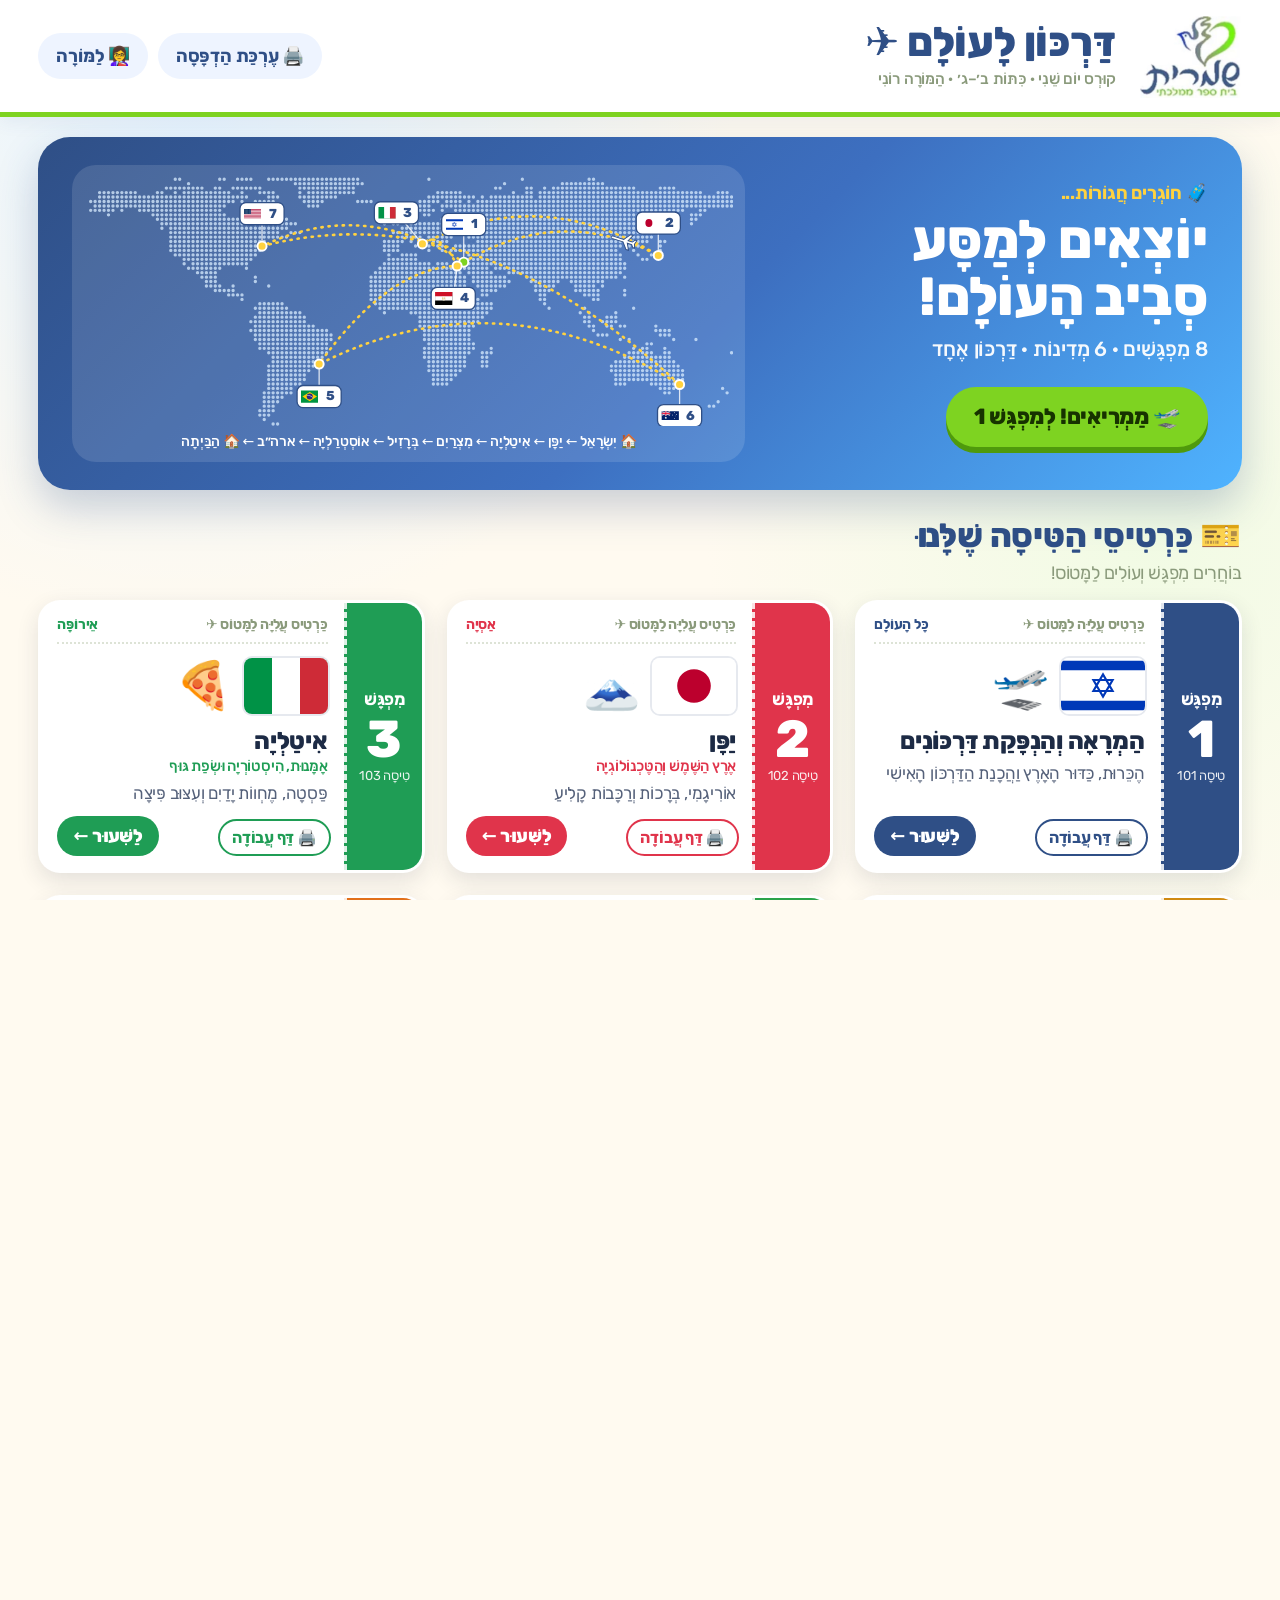
==== commit 20914e58: "Add files via upload" ====
--- a/index.html
+++ b/index.html
@@ -5,6 +5,17 @@
 <meta name="viewport" content="width=device-width, initial-scale=1">
 <title>דרכון לעולם ✈️ | קורס סביב העולם</title>
 <link rel="stylesheet" href="./246-main.css">
+<script>
+window.instinctFile = Object.freeze({
+  initialRoute: decodeURIComponent(location.hash.slice(1) || '/'),
+  route: function (path) {
+    if (typeof path === 'string' && path.charAt(0) === '/' && path.charAt(1) !== '/' && path.length <= 2048) {
+      location.hash = path;
+      window.dispatchEvent(new CustomEvent('instinct-route', { detail: path }));
+    }
+  }
+});
+</script>
 </head>
 <body>
 <div id="root"></div>
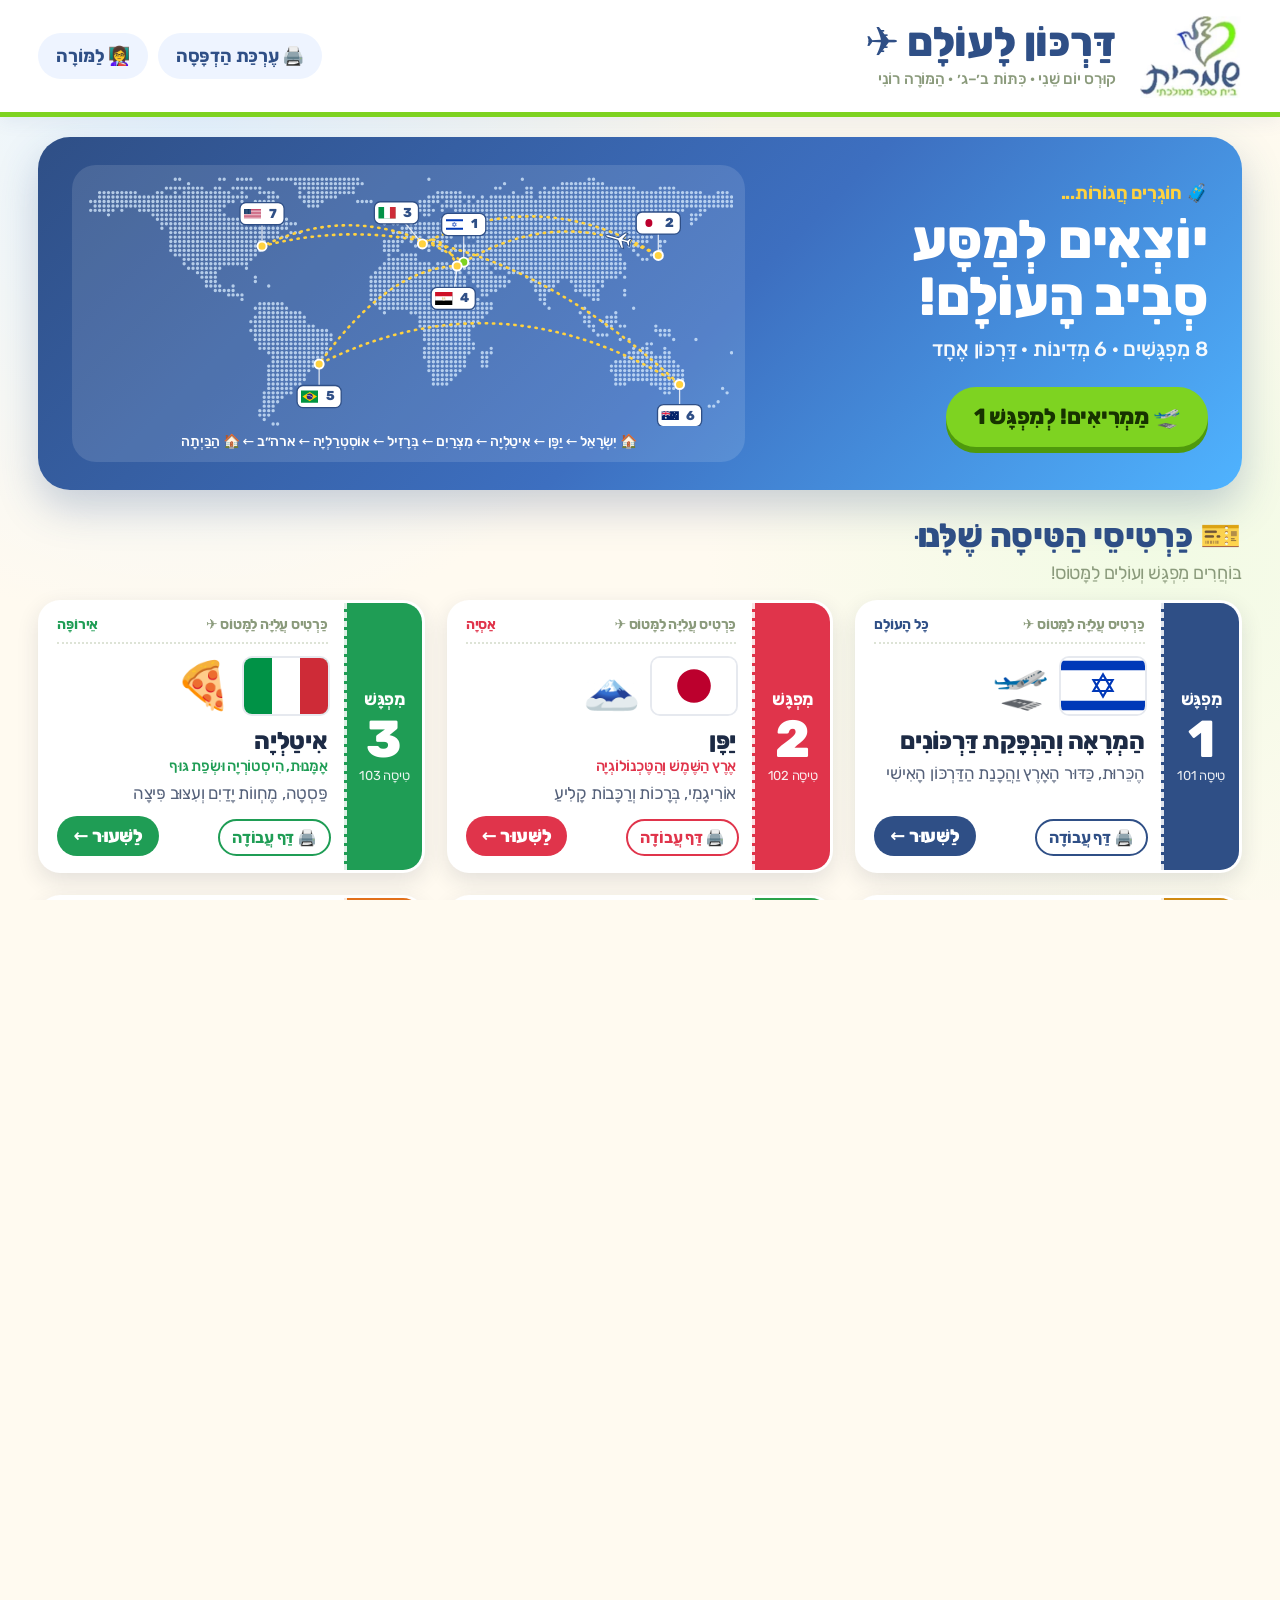
==== commit 913b0975: "Add files via upload" ====
--- a/index.html
+++ b/index.html
@@ -19,6 +19,6 @@
 </head>
 <body>
 <div id="root"></div>
-<script src="./247-main.js"></script>
+<script src="./1-main.js"></script>
 </body>
 </html>
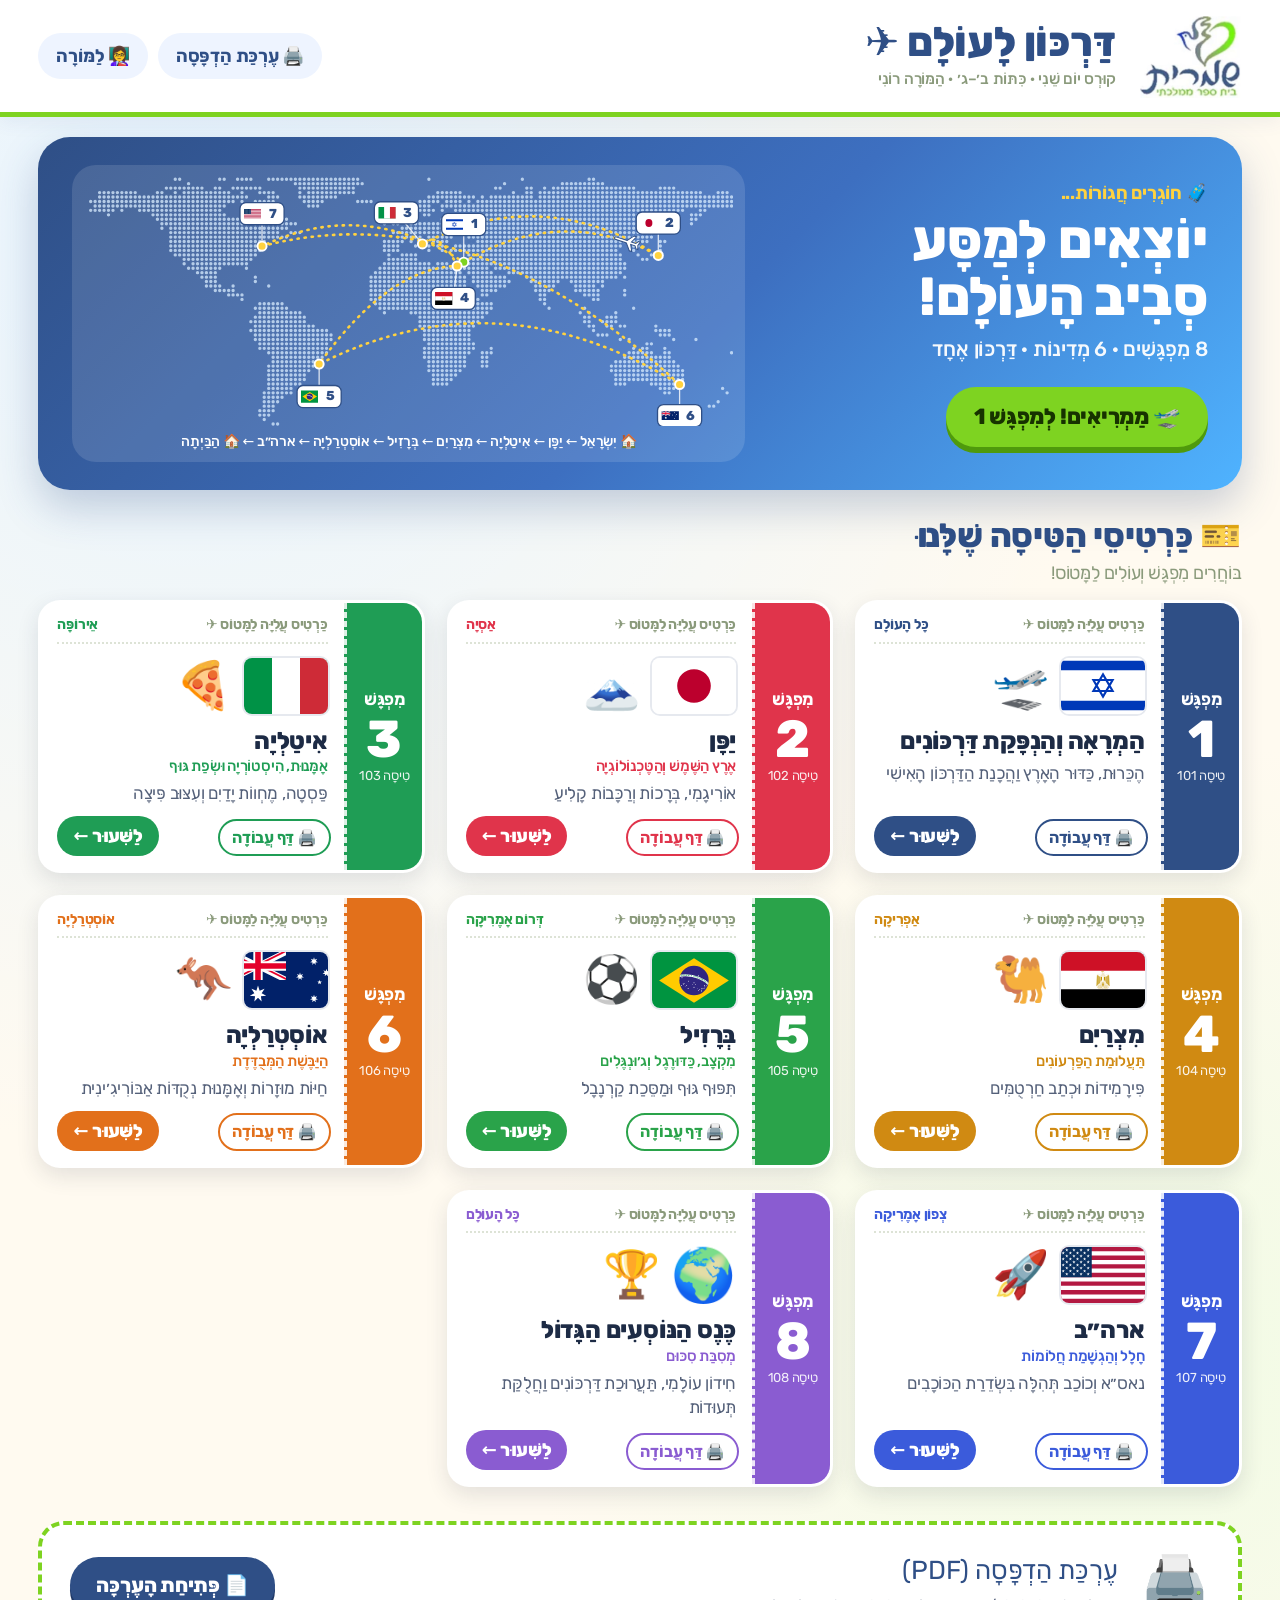
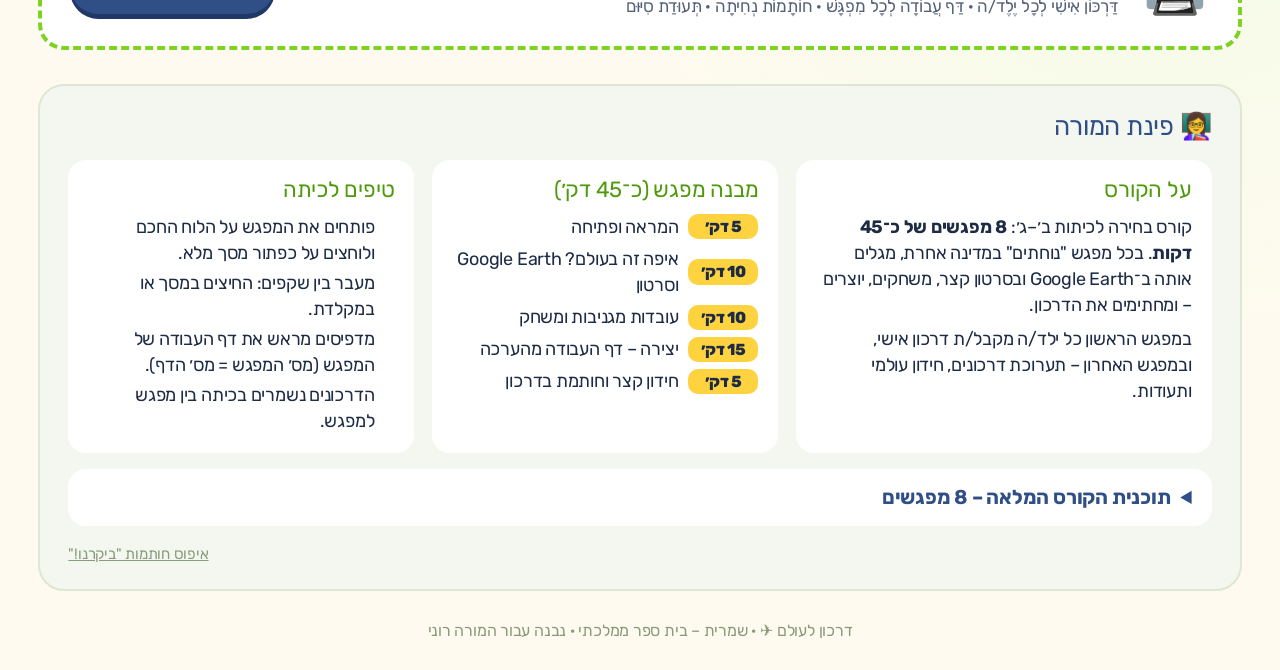
==== commit fc9ed4b6: "Update index.html" ====
--- a/index.html
+++ b/index.html
@@ -4,6 +4,17 @@
 <meta charset="utf-8">
 <meta name="viewport" content="width=device-width, initial-scale=1">
 <title>דרכון לעולם ✈️ | קורס סביב העולם</title>
+<style>
+/* Hosted-shell parity: the app CSS pins html/body (position fixed, overflow
+   hidden), which in the hosted shell is fine but on a plain Pages document
+   clips the landing page and makes it impossible to scroll to the lessons.
+   Restore normal document flow. */
+html, body { position: static !important; overflow: visible !important; height: auto !important; }
+/* Fallback for browsers without dvh support so lesson decks keep a real
+   viewport height (placed before 246-main.css; its valid dvh rule wins
+   where supported). */
+.sw-app:not(.sw-landing) { height: calc(100vh - 100px); }
+</style>
 <link rel="stylesheet" href="./246-main.css">
 <script>
 window.instinctFile = Object.freeze({
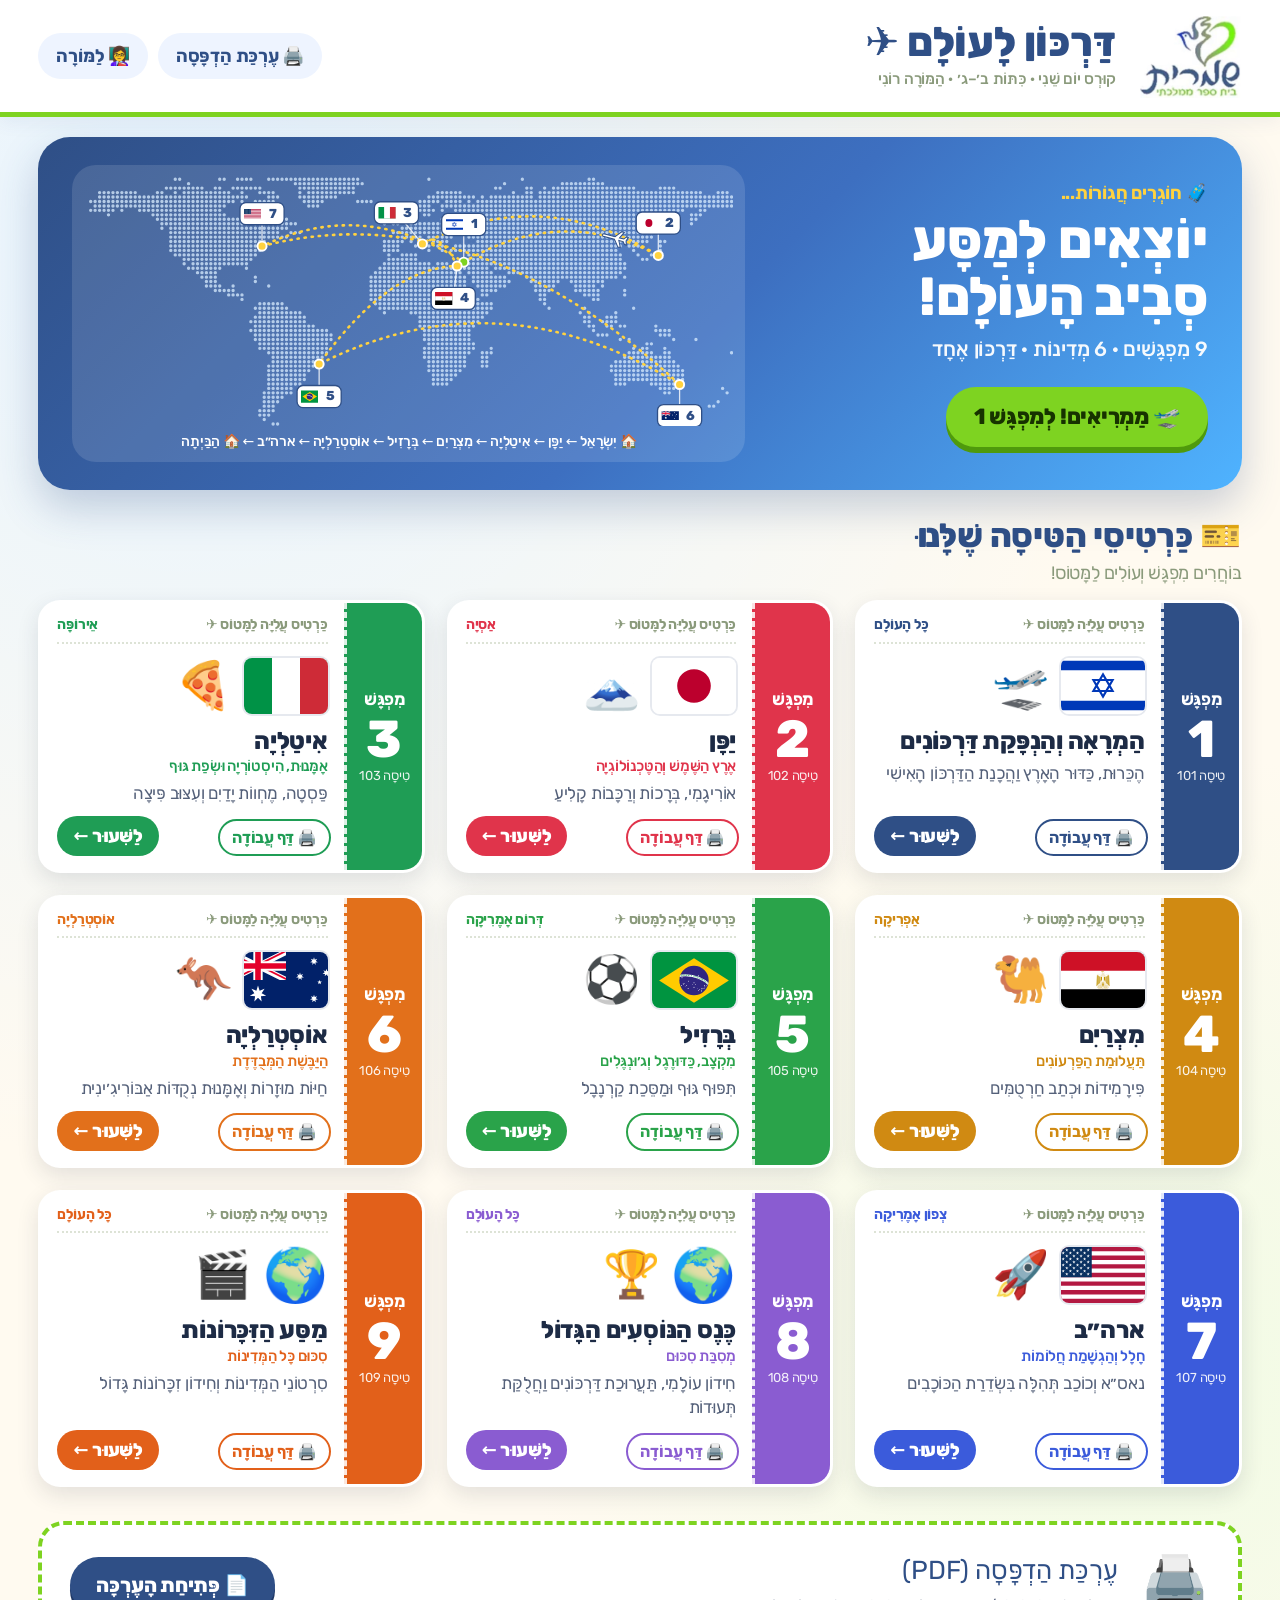
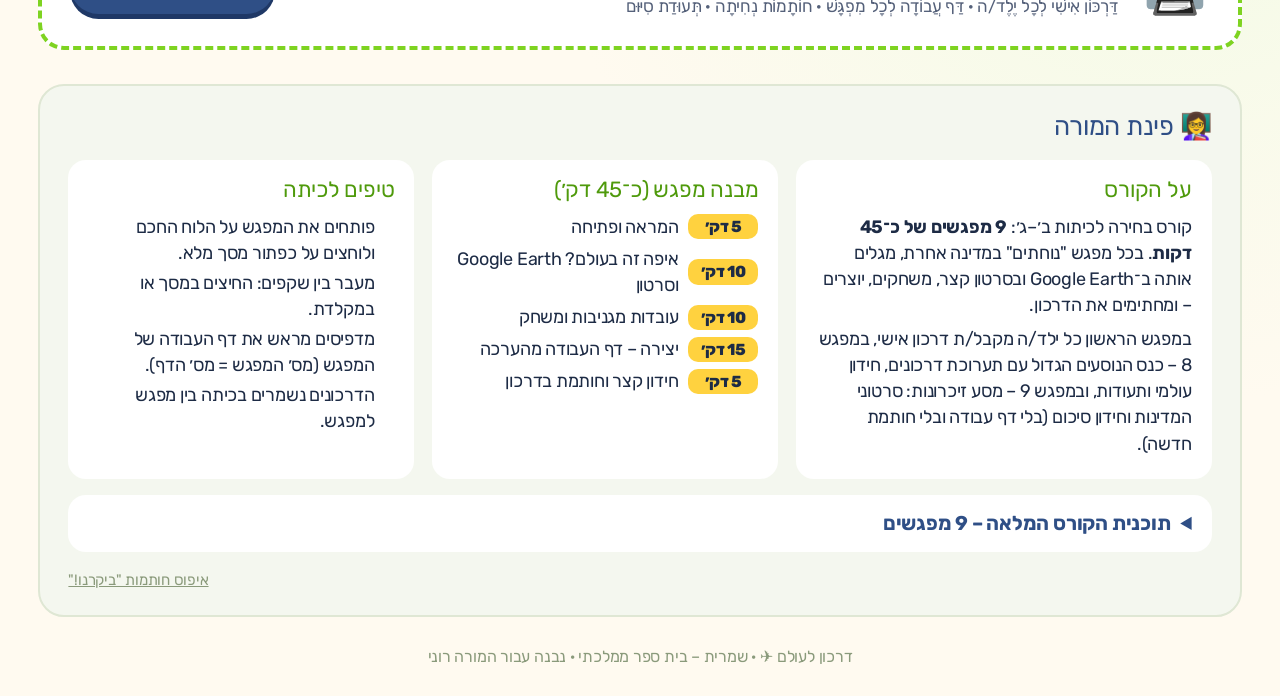
==== commit bae397f9: "Update index.html" ====
--- a/index.html
+++ b/index.html
@@ -30,6 +30,6 @@
 </head>
 <body>
 <div id="root"></div>
-<script src="./1-main.js"></script>
+<script src="./1-1-main.js"></script>
 </body>
 </html>
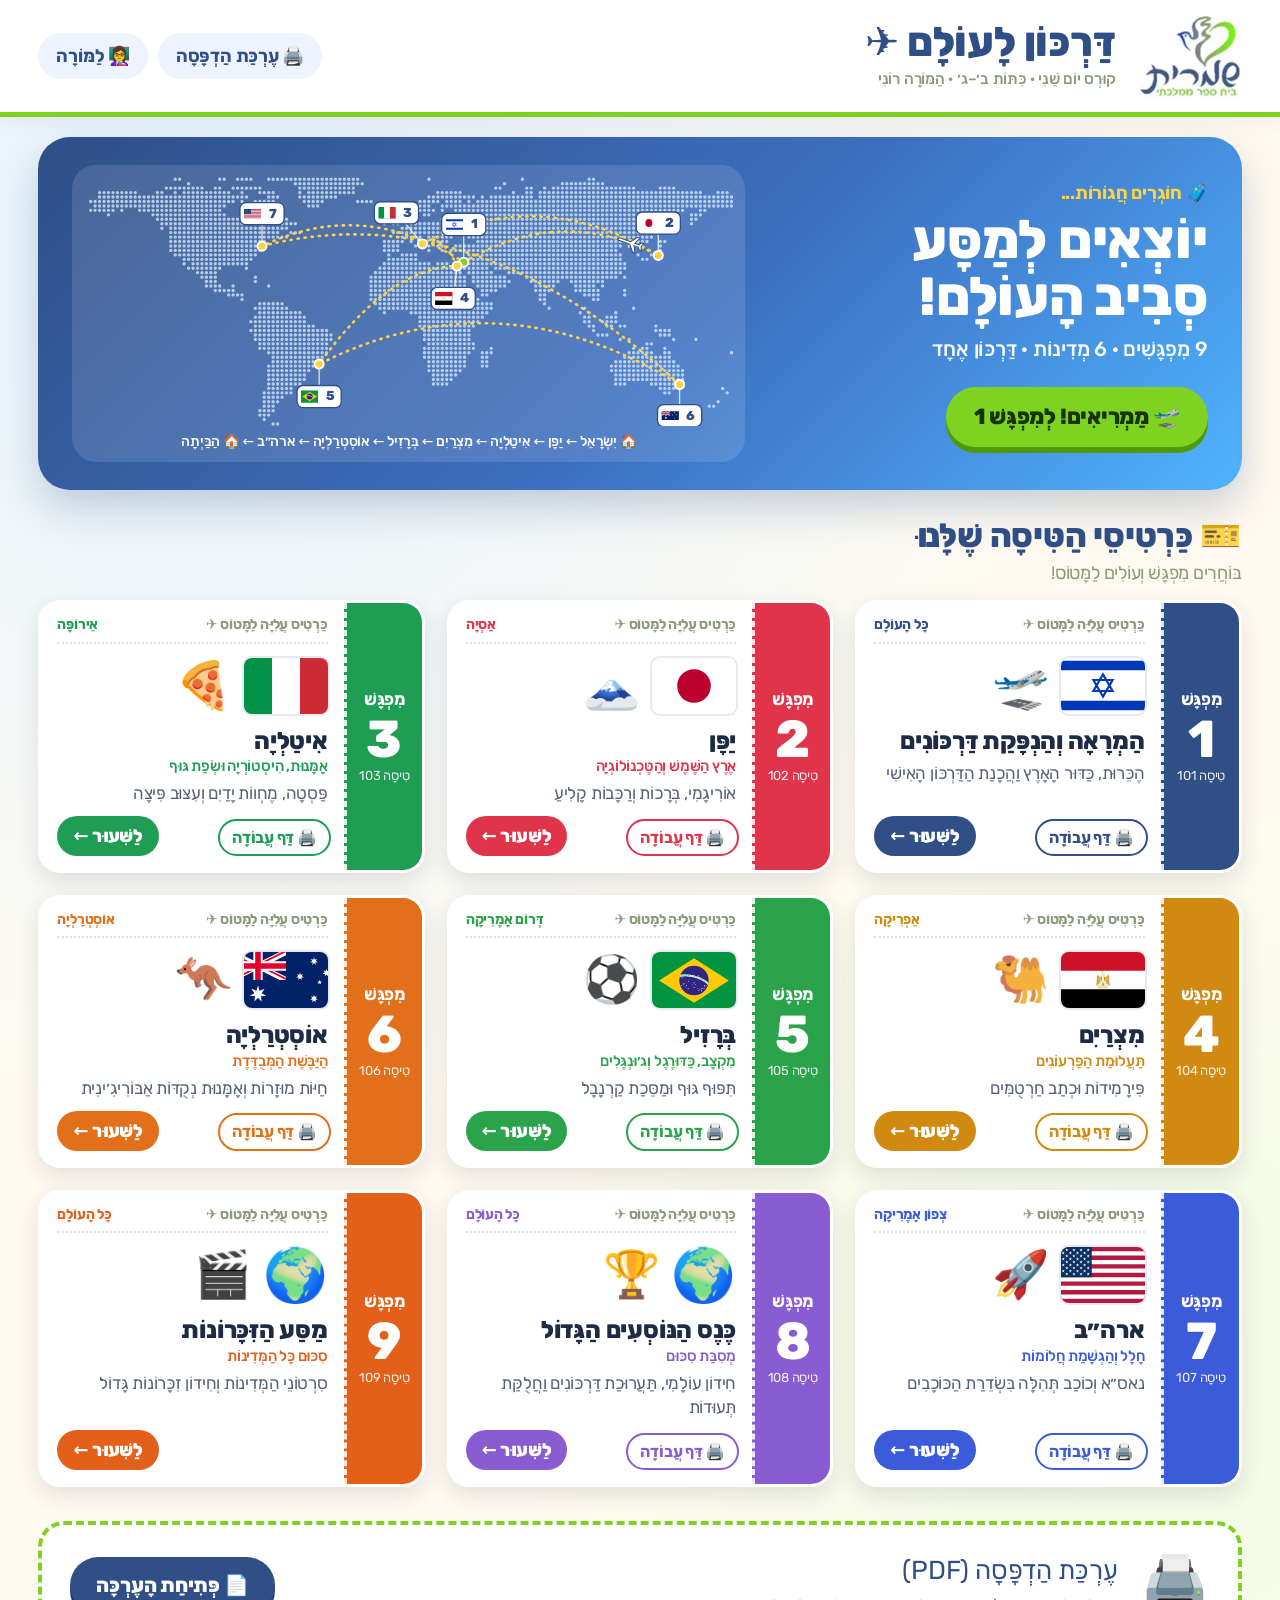
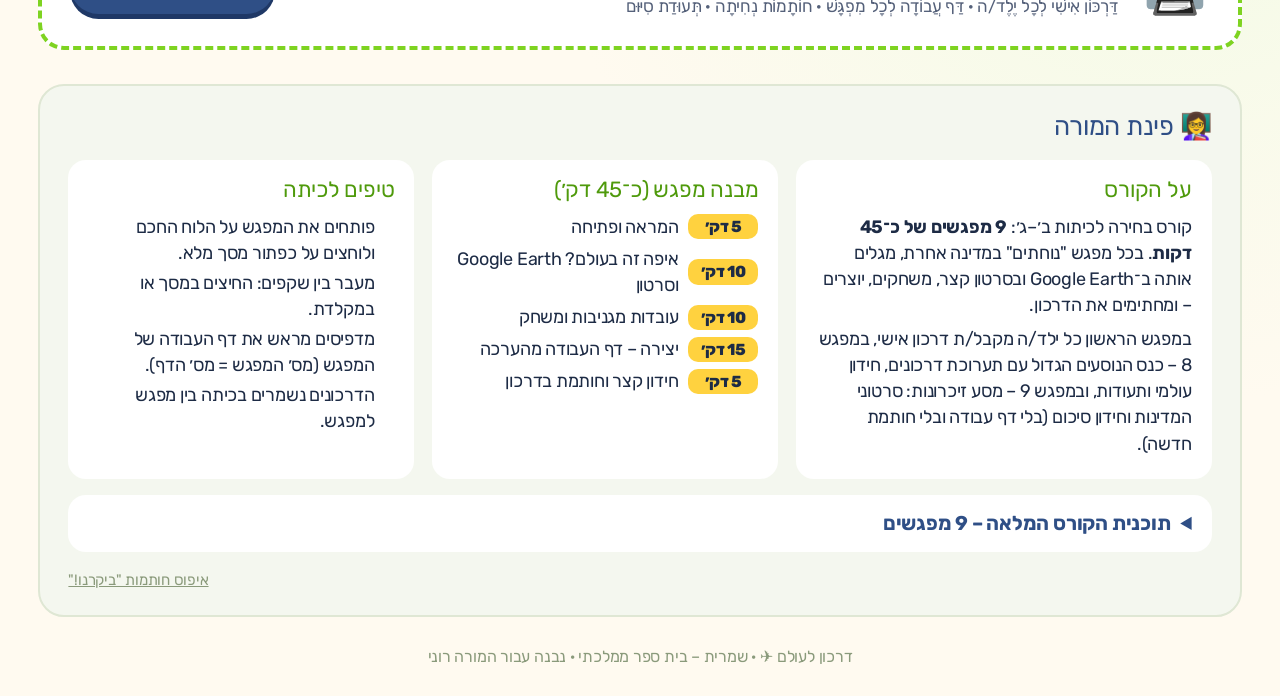
==== commit 78a96e85: "Update index.html" ====
--- a/index.html
+++ b/index.html
@@ -30,6 +30,6 @@
 </head>
 <body>
 <div id="root"></div>
-<script src="./1-1-main.js"></script>
+<script src="./2-1-main.js"></script>
 </body>
 </html>
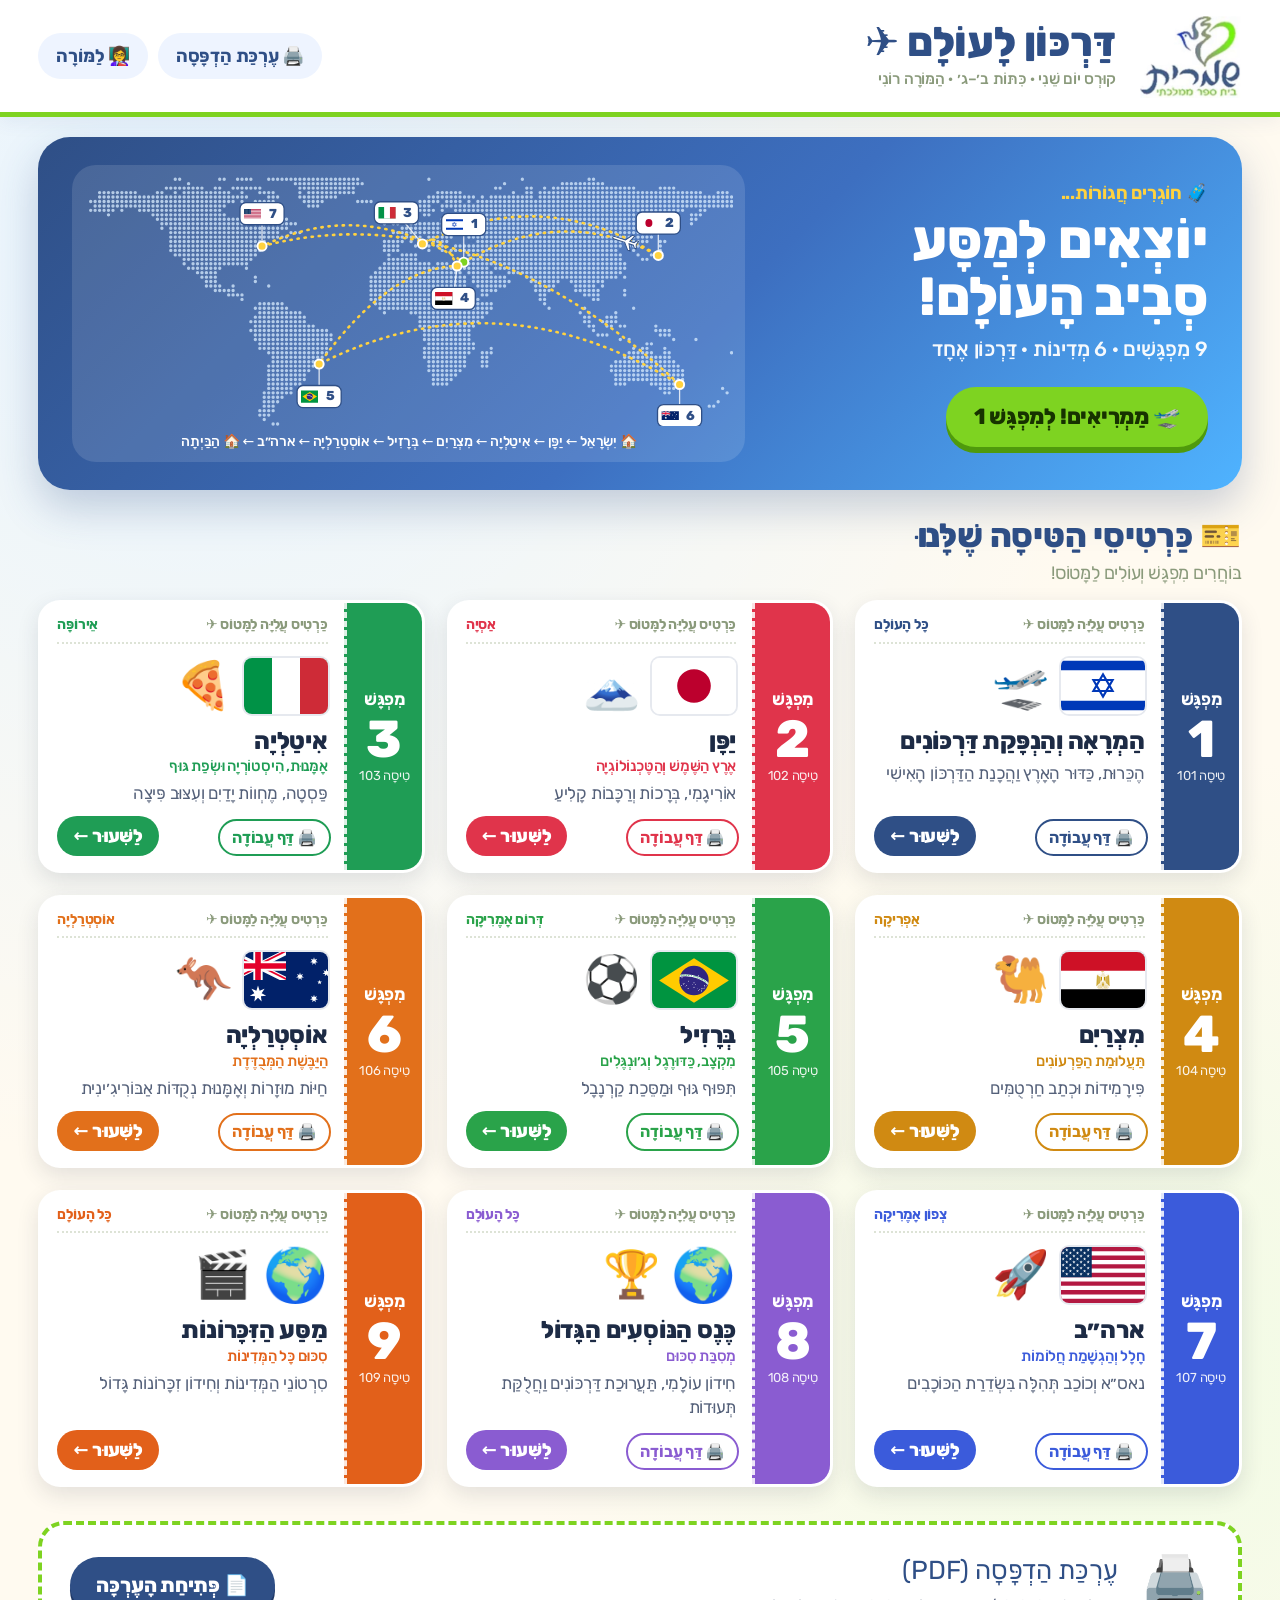
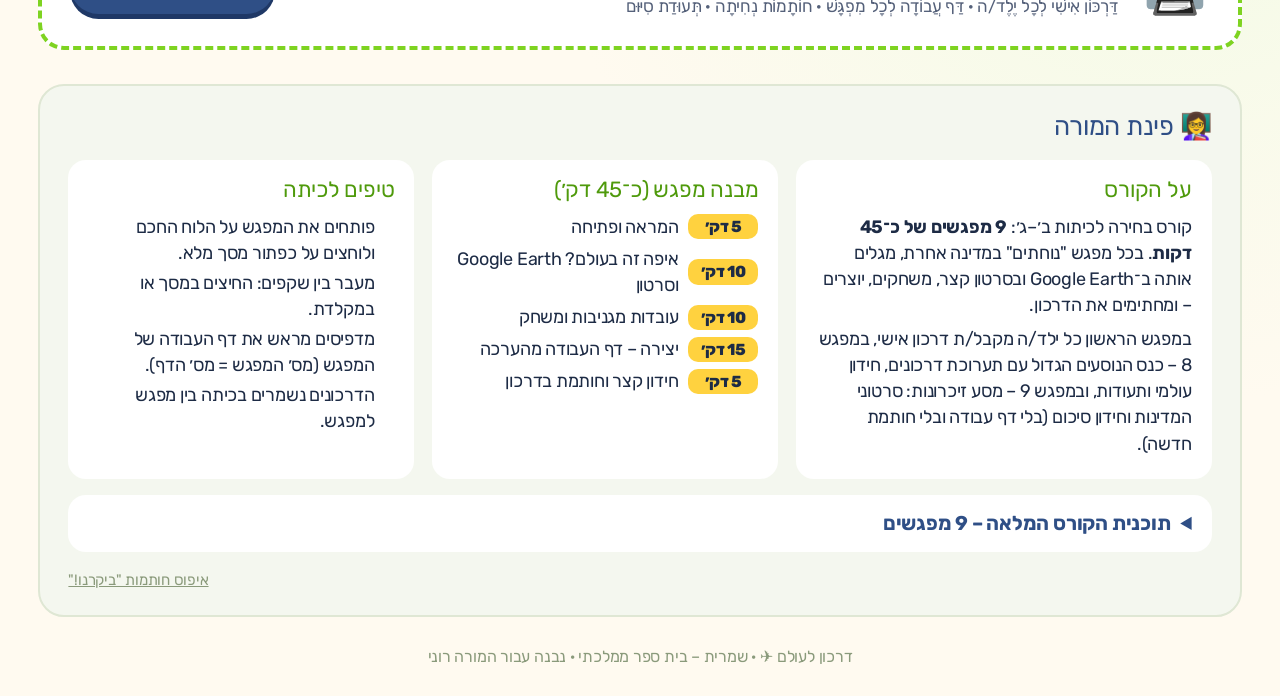
==== commit 4527f673: "Update index.html" ====
--- a/index.html
+++ b/index.html
@@ -30,6 +30,6 @@
 </head>
 <body>
 <div id="root"></div>
-<script src="./2-1-main.js"></script>
+<script src="./1-1-main.js"></script>
 </body>
 </html>
